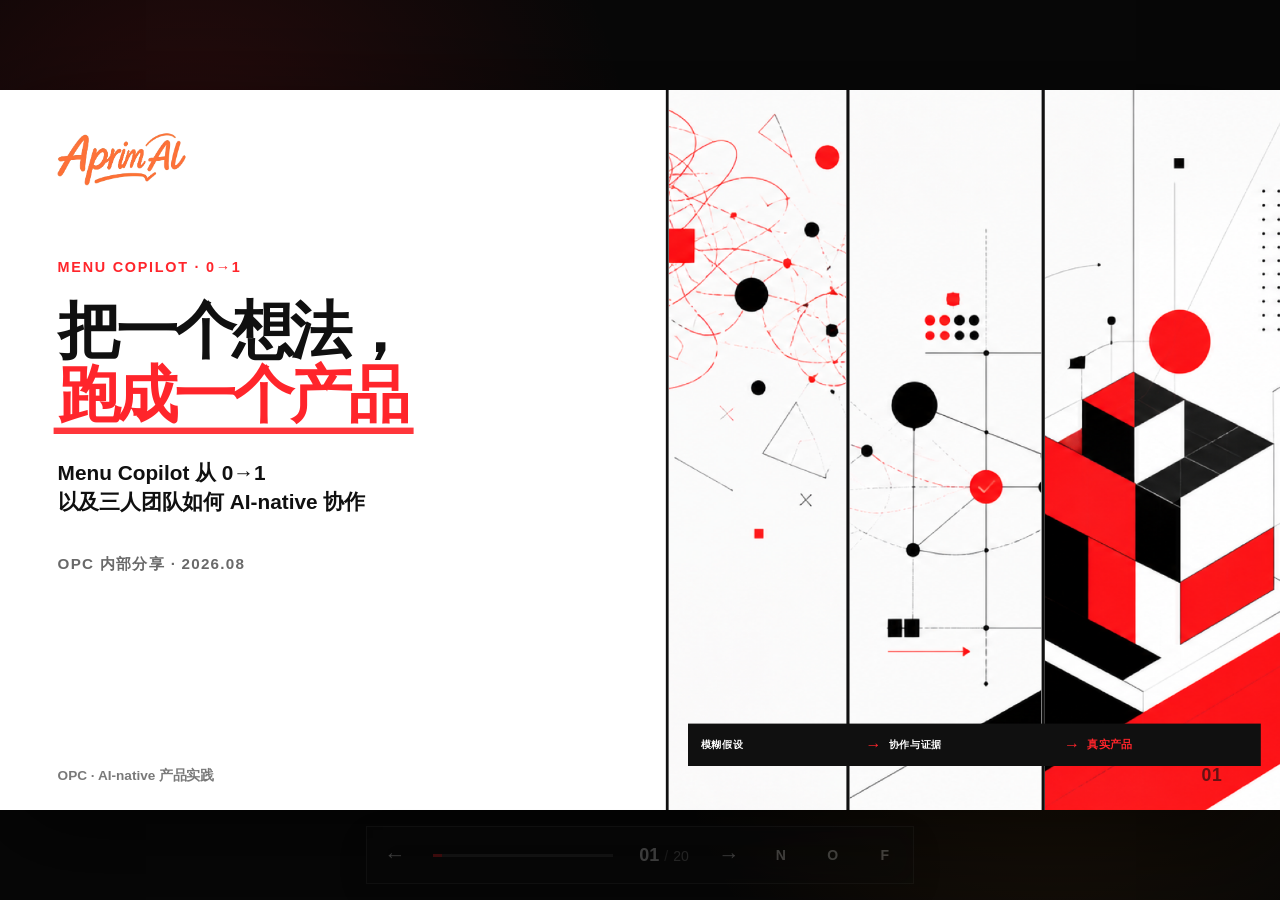
==== index.html @ 314009ff "Publish Aprim AI-native 0-to-1 deck" ====
<!doctype html>
<html lang="zh-CN">
<head>
  <meta charset="utf-8">
  <meta name="viewport" content="width=device-width, initial-scale=1, viewport-fit=cover">
  <meta name="theme-color" content="#101010">
  <title>把一个想法，跑成一个产品｜Aprim Menu Copilot 0→1</title>
  <meta name="description" content="Aprim Menu Copilot 从 0 到 1，以及三人团队如何 AI-native 协作。">
  <link rel="stylesheet" href="deck.css">
</head>
<body>
  <div class="ambient" aria-hidden="true"></div>

  <main class="stage" aria-label="Aprim Menu Copilot 0 到 1 演示文稿">
    <div class="deck-shell" id="deckShell">
      <article class="deck" id="deck">

        <section class="slide slide-cover is-active" id="slide-1" data-title="把一个想法，跑成一个产品" aria-hidden="false">
          <div class="cover-copy">
            <img class="brand-logo" src="assets/logo.png" alt="Aprim AI">
            <p class="cover-eyebrow">MENU COPILOT · 0→1</p>
            <h1>把一个想法，<br><em>跑成一个产品</em></h1>
            <p class="cover-sub">Menu Copilot 从 0→1<br>以及三人团队如何 AI-native 协作</p>
            <p class="cover-meta">OPC 内部分享 · 2026.08</p>
          </div>
          <figure class="cover-visual cover-concept" aria-label="一个模糊想法经过人与 AI 的协作、验证和取舍，逐渐收束成真实产品">
            <div class="concept-slice concept-chaos"><img src="assets/cover-concept-v2.png" alt="未经整理的想法线索"></div>
            <div class="concept-slice concept-process"><img src="assets/cover-concept-v2.png" alt="协作、验证和取舍的过程节点"></div>
            <div class="concept-slice concept-product"><img src="assets/cover-concept-v2.png" alt="最终收束成清晰产品实体"></div>
            <figcaption><span>模糊假设</span><i>→</i><span>协作与证据</span><i>→</i><strong>真实产品</strong></figcaption>
          </figure>
          <div class="cover-foot">OPC · AI-native 产品实践</div>
          <div class="folio">01</div>
          <aside class="speaker-note">
            开场先给结论：这不是一个“AI 帮我们写代码”的故事，而是一个小团队如何借助 AI，把模糊机会压成可验证产品的故事。
            <strong>[Sources]</strong> 产品文档/01-产品概览/OPC-产品组合与验证.md；产品文档/01-产品概览/Menu-Copilot-产品总览.md；封面理念视觉由 OpenAI 图像生成。
          </aside>
        </section>

        <section class="slide slide-statement ink" id="slide-2" data-title="0→1 真正难的，不是把页面做出来" aria-hidden="true">
          <div class="kicker light">先讲一个反直觉的结论</div>
          <div class="statement-wrap">
            <p class="statement-index">01 / REALITY</p>
            <h2>0→1 真正难的，<br><span class="strike-word">不是</span>把页面做出来</h2>
            <p class="statement-answer">而是把方向、数据、体验、工程和商业边界，<br>持续压到同一个<span>可验证闭环</span>里。</p>
          </div>
          <div class="chapter-mark" aria-hidden="true">验证</div>
          <div class="footer light">OPC · AI-native 产品实践</div><div class="folio light">02</div>
          <aside class="speaker-note">页面、原型甚至代码都可以很快生成，但“谁愿意用、为什么用、如何安全生效、如何证明价值”仍然要一层层回答。<strong>[Sources]</strong> 产品文档/01-产品概览/OPC-产品组合与验证.md；文档维护/团队协作与运营规范.md。</aside>
        </section>

        <section class="slide slide-constraints coral" id="slide-3" data-title="约束比资源更清楚" aria-hidden="true">
          <div class="kicker light">起点 · 约束比资源更清楚</div>
          <div class="constraint-hero">
            <div class="giant-three">3<span>人左右</span></div>
            <p>不是卖惨。<br>它决定了我们必须选小场景、复用基础设施、尽快验证。</p>
          </div>
          <ol class="constraint-list">
            <li><b>01</b><strong>巴西餐饮 SMB</strong><span>价值必须快速、直观</span></li>
            <li><b>02</b><strong>平台能力受限</strong><span>读写权限与实时性都要验证</span></li>
            <li><b>03</b><strong>经营数据不完整</strong><span>不能拿模型分冒充增长</span></li>
            <li><b>04</b><strong>必须跑到真实结果</strong><span>采纳、发布、复用才算价值</span></li>
          </ol>
          <div class="footer light">OPC · AI-native 产品实践</div><div class="folio light">03</div>
          <aside class="speaker-note">“三人”决定了我们必须选小场景、复用基础设施、尽快验证。平台数据不是天然可得，经营增量也不能凭空承诺。<strong>[Sources]</strong> 产品文档/01-产品概览/OPC-产品组合与验证.md；产品文档/01-产品概览/巴西市场与增长基础.md。</aside>
        </section>

        <section class="slide slide-choice paper" id="slide-4" data-title="为什么先做菜单" aria-hidden="true">
          <div class="kicker">选品 · 小场景、强痛点、可闭环</div>
          <div class="choice-photo"><img src="assets/pain-1.webp" alt="餐厅为菜品拍摄真实素材的场景"></div>
          <div class="choice-copy">
            <p class="cross-question">我们没有先问<br><del>“AI 能做什么？”</del></p>
            <h2>而是先问：商家能否在几分钟内——</h2>
            <ul class="verb-list">
              <li><span>看见</span>问题</li>
              <li><span>理解</span>建议</li>
              <li><span>完成</span>一个安全动作</li>
            </ul>
          </div>
          <div class="choice-reason"><span>所以，第一款产品选择了</span><strong>菜单</strong><i>真实 · 高频 · 可见 · 可行动</i></div>
          <div class="footer">OPC · AI-native 产品实践</div><div class="folio">04</div>
          <aside class="speaker-note">产品组合里同时看过菜单、评论、私域营销等方向。菜单先跑，是因为输入和结果更具体。<strong>[Sources]</strong> 产品文档/01-产品概览/OPC-产品组合与验证.md；wiki/组织与战略/OPC产品选择与验证方法.md。</aside>
        </section>

        <section class="slide slide-evidence soft" id="slide-5" data-title="69 家门店把感觉变成事实" aria-hidden="true">
          <div class="kicker">证据 · 69 家门店 / 2,564 道菜</div>
          <h2>样本把“感觉有问题”，<br>变成了可以讨论的事实。</h2>
          <div class="evidence-rule" aria-hidden="true"></div>
          <div class="metrics">
            <div class="metric"><strong>44.3<sup>%</sup></strong><p>缺图或默认图</p><span>1,135 道菜</span></div>
            <div class="metric"><strong>27.6<sup>%</sup></strong><p>缺少描述</p><span>708 道菜</span></div>
            <div class="metric"><strong>7.4<sup>%</sup></strong><p>同店重复名称</p><span>190 道菜</span></div>
          </div>
          <p class="method-note"><strong>样本口径</strong><span>另有 14.2% 的分类仅含 1 道菜。样本后 50 店按“至少一张真实图片”筛选，不能外推为巴西市场总体比例。</span></p>
          <div class="footer">OPC · AI-native 产品实践</div><div class="folio">05</div>
          <aside class="speaker-note">只讲三个数字：44.3%、27.6%、7.4%。重点不是市场规模，而是问题存在且用户一眼能懂。<strong>[Sources]</strong> 产品文档/01-产品概览/AI菜单诊断-BRD.md；wiki/产品/Anota菜单样本与诊断规则.md。</aside>
        </section>

        <section class="slide slide-timeline ink" id="slide-6" data-title="24 天，不断把证据写进边界" aria-hidden="true">
          <div class="kicker light">时间线 · 2026.07.20—08.12</div>
          <h2>24 天里，我们经历的不是一次开发，<br><em>而是连续收敛。</em></h2>
          <ol class="timeline">
            <li><time>07.20</time><b>选方向</b><span>首个 Demo</span></li>
            <li><time>07.22</time><b>定边界</b><span>规则 + Agent<br>ChangeSet</span></li>
            <li><time>07.27</time><b>工程化</b><span>Next.js<br>Mock / Live</span></li>
            <li><time>07.29</time><b>可传播</b><span>Showcase<br>首次发布</span></li>
            <li><time>07.31</time><b>改交付</b><span>自助 →<br>BD 共创</span></li>
            <li><time>08.05</time><b>找入口</b><span>上传—优化—下载</span></li>
            <li><time>08.12</time><b>跑双轨</b><span>生图 MVP<br>+ 菜单诊断</span></li>
          </ol>
          <p class="timeline-takeaway">每次变化，都把一个新证据写进了产品边界。</p>
          <div class="footer light">OPC · AI-native 产品实践</div><div class="folio light">06</div>
          <aside class="speaker-note">按七个节点快速讲。重点是节奏：方向—架构—工程—获客—交付模式—图片能力—双轨。<strong>[Sources]</strong> 产品文档/05-发布记录/Menu-Copilot-发布记录.md；产品文档/05-发布记录/产品决策日志.md。</aside>
        </section>

        <section class="slide slide-narrow paper" id="slide-7" data-title="产品被一次次收敛出来" aria-hidden="true">
          <div class="kicker">收敛 · 范围更清楚，承诺更谨慎</div>
          <h2>产品不是被规划出来的，<br>而是被一次次<em>收敛</em>出来的。</h2>
          <div class="narrow-track">
            <div><b>01</b><strong>一张图</strong><span>AI 菜品图片优化</span></div>
            <div><b>02</b><strong>一份菜单</strong><span>图片 + 菜名 + 描述</span></div>
            <div><b>03</b><strong>一个闭环</strong><span>诊断 → 采用 → 发布</span></div>
            <div><b>04</b><strong>一次共创</strong><span>BD 与商家共同选择</span></div>
            <div><b>05</b><strong>两条轨道</strong><span>生图 MVP + 菜单诊断</span></div>
          </div>
          <div class="invariant"><small>始终没变的四件事</small><p>真实菜单输入 <i>·</i> 可解释诊断 <i>·</i> 商家明确确认 <i>·</i> 可审计和可回滚</p></div>
          <div class="footer">OPC · AI-native 产品实践</div><div class="folio">07</div>
          <aside class="speaker-note">多次页面口径变化不是摇摆，而是逐层收敛。强调不变项：真实输入、解释、确认、可回滚。<strong>[Sources]</strong> 产品文档/01-产品概览/Menu-Copilot-产品总览.md；产品文档/05-发布记录/产品决策日志.md。</aside>
        </section>

        <section class="slide slide-user ink" id="slide-8" data-title="商家不是来使用 AI 的" aria-hidden="true">
          <div class="kicker light">产品定义</div>
          <p class="user-lead">商家真正要做的，<br><span>不是“使用 AI”</span></p>
          <ol class="user-questions">
            <li><b>01</b>我的菜单，<em>最值得先改什么？</em></li>
            <li><b>02</b>这个建议，<em>符合真实菜品吗？</em></li>
            <li><b>03</b>改错了，<em>能不能撤回？</em></li>
          </ol>
          <img class="food-cutout" src="assets/sign-stick.webp" alt="餐盘里的巴西餐食">
          <div class="footer light">OPC · AI-native 产品实践</div><div class="folio light">08</div>
          <aside class="speaker-note">商家不是来调 Prompt，也不是来研究模型。他只需要回答三个判断。后面的产品闭环、架构和 AI 协作都围绕这三个问题服务。<strong>[Sources]</strong> 产品文档/01-产品概览/AI菜单诊断-BRD.md；产品文档/01-产品概览/Menu-Copilot-产品总览.md。</aside>
        </section>

        <section class="slide slide-loop counter" id="slide-9" data-title="把体验压成一条产品闭环" aria-hidden="true">
          <div class="kicker">产品闭环 · 从输入到结果</div>
          <h2>把复杂体验，压成一条用户能复述的路。</h2>
          <div class="loop-rail loop-top">
            <div><b>1</b><strong>接入</strong><span>真实菜单 / 素材</span></div>
            <i>→</i><div><b>2</b><strong>诊断</strong><span>规则先返，AI 补充</span></div>
            <i>→</i><div><b>3</b><strong>排序</strong><span>只讲最值得做的事</span></div>
            <i>→</i><div><b>4</b><strong>生成</strong><span>名称 / 描述 / 图片</span></div>
          </div>
          <div class="loop-turn" aria-hidden="true">↓</div>
          <div class="loop-rail loop-bottom">
            <div><b>5</b><strong>确认</strong><span>原值 / 建议 / 证据</span></div>
            <i>→</i><div><b>6</b><strong>生效</strong><span>发布 / 核对 / 重试</span></div>
            <i>→</i><div><b>7</b><strong>观察</strong><span>保留 / 复用 / 回滚</span></div>
          </div>
          <p class="loop-thesis">“生成完成” <strong>永远不等于</strong> “商家已采纳”</p>
          <div class="phone-stack" aria-label="Aprim 产品页面示意"><img src="assets/feature-diagnosis.webp" alt="菜单诊断结果页面"><img src="assets/feature-opportunities.webp" alt="菜单优化机会页面"></div>
          <div class="footer">OPC · AI-native 产品实践</div><div class="folio">09</div>
          <aside class="speaker-note">最重要的分界是第 5 步：商家确认。AI 可以生成候选，但不能替经营者作事实和风险判断。<strong>[Sources]</strong> 产品文档/01-产品概览/Menu-Copilot-产品总览.md；产品文档/02-功能规范/Menu-Copilot-诊断与建议采用.md。</aside>
        </section>

        <section class="slide slide-guard paper" id="slide-10" data-title="AI 可以做能力，不能替人承担责任" aria-hidden="true">
          <div class="kicker">架构 · 把能力和责任分开</div>
          <h2>AI 可以判断和生成，<br><em>但不能自由修改线上菜单。</em></h2>
          <div class="guard-pipeline">
            <div><b>01</b><strong>规则引擎</strong><span>确定性问题<br>快、可解释</span></div>
            <i>→</i>
            <div><b>02</b><strong>AI Agent</strong><span>语义诊断<br>候选 + 置信度</span></div>
            <i>→</i>
            <div class="human-gate"><b>03</b><strong>商家确认</strong><span>逐字段选择<br>事实不足必须确认</span><small>责任闸门</small></div>
            <i>→</i>
            <div><b>04</b><strong>发布服务</strong><span>校验 / 幂等<br>核对 / 回滚</span></div>
          </div>
          <div class="safety-line"><strong>安全底线</strong><span>Agent 不持有写凭证</span><span>before / after 可追溯</span><span>失败不拖垮整批</span><span>发布后重新读取核对</span></div>
          <div class="footer">OPC · AI-native 产品实践</div><div class="folio">10</div>
          <aside class="speaker-note">规则负责快和确定，AI 负责理解和候选，人负责选择，发布服务负责把高风险动作做成可审计事务。<strong>[Sources]</strong> 产品文档/03-架构设计/Menu-Copilot-系统架构.md；wiki/产品/AI菜单优化Agent与ChangeSet架构.md。</aside>
        </section>

        <section class="slide slide-flywheel soft" id="slide-11" data-title="每轮都留下可复用证据" aria-hidden="true">
          <div class="kicker">工作方式 · 每轮都留下可复用证据</div>
          <h2>AI-native 协作不是一次交付，<br>而是一条<em>连续学习飞轮</em>。</h2>
          <div class="flywheel" aria-label="调研、定义、原型、实现、验证、沉淀的循环">
            <div class="orbit" aria-hidden="true"></div>
            <div class="fly-center"><strong>AI × 人</strong><span>更快一轮<br>更真一层</span></div>
            <div class="fly-node n1"><b>01</b><strong>调研</strong><span>材料 · 竞品 · 平台</span></div>
            <div class="fly-node n2"><b>02</b><strong>定义</strong><span>假设 · 范围 · 标准</span></div>
            <div class="fly-node n3"><b>03</b><strong>原型</strong><span>体验 · 文案 · 流程</span></div>
            <div class="fly-node n4"><b>04</b><strong>实现</strong><span>代码 · 接口 · 部署</span></div>
            <div class="fly-node n5"><b>05</b><strong>验证</strong><span>样本 · 数据 · 风险</span></div>
            <div class="fly-node n6"><b>06</b><strong>沉淀</strong><span>决策 · 发布 · 输入</span></div>
          </div>
          <p class="fly-thesis">AI 提高每一轮的速度，<strong>人决定是否进入下一轮。</strong></p>
          <div class="footer">OPC · AI-native 产品实践</div><div class="folio">11</div>
          <aside class="speaker-note">这一页讲循环，不讲工具清单。每轮都应产出下一轮可以复用的证据。<strong>[Sources]</strong> 文档维护/团队协作与运营规范.md；产品文档/05-发布记录/产品决策日志.md。</aside>
        </section>

        <section class="slide slide-ui-collab paper" id="slide-12" data-title="让 AI 发散，让人守住 UI 质量" aria-hidden="true">
          <div class="kicker">有的放矢 · 能力边界决定分工</div>
          <h2>AI 很会把第一版做快，<br>但还不太会把 UI <em>做好。</em></h2>
          <div class="ui-story" aria-label="从描述需求、AI 批量生成，到人工比较调整和真实页面的 UI 协作过程">
            <figure class="ui-step ui-step-one">
              <div class="ui-prompt"><b>01</b><strong>我先描述方向</strong><p>“目标用户是谁、这一屏要解决什么、信息层级和气质应该怎样。”</p></div>
              <div class="ui-shot"><img src="assets/ui-iteration-canvas.png" alt="Figma 画布中由 AI 快速生成的大量菜单产品界面方案"></div>
              <figcaption><strong>让 AI 做它擅长的发散</strong><span>把描述转成界面骨架，快速铺开多个可比较方向</span></figcaption>
            </figure>
            <i class="ui-arrow" aria-hidden="true">→</i>
            <figure class="ui-step ui-step-two">
              <div class="ui-shot"><img src="assets/ui-landing-iterations.png" alt="Figma 画布中对落地页结构、内容和视觉进行多轮比较调整"></div>
              <figcaption><b>02</b><strong>人来修它做不好的细节</strong><span>比例、层级、留白和交互，需要逐项比较、删改、重组</span></figcaption>
            </figure>
            <i class="ui-arrow" aria-hidden="true">→</i>
            <figure class="ui-step ui-step-three">
              <div class="ui-shot"><img src="assets/aprim-homepage.png" alt="经过多轮人机协作收敛后的 Aprim 产品首页"></div>
              <figcaption><b>03</b><strong>守门后才进入真实产品</strong><span>品牌一致、信息清楚、真正可用，才允许成为最终方案</span></figcaption>
            </figure>
          </div>
          <div class="ui-thesis" aria-label="AI 与人在 UI 设计中的能力分工">
            <span><b>AI 做得好的</b><strong>发散 · 骨架 · 第一版</strong></span>
            <span><b>人来守门的</b><strong>比例 · 层级 · 交互 · 品牌</strong></span>
          </div>
          <div class="footer">OPC · AI-native 产品实践</div><div class="folio">12</div>
          <aside class="speaker-note">这页先承认当前能力边界：AI 能很快把描述变成界面骨架并生成很多第一版，但 UI 的比例、层级、留白、交互细节和品牌一致性还不够稳定。因此我们有的放矢：AI 负责发散和提速，我在 Figma 画布里比较、删改、重组，作为最终质量守门员；只有真正清楚、可用、统一的方案才进入产品。<strong>[Sources]</strong> 用户提供的两张 Figma 过程截图与 Aprim 产品首页截图。</aside>
        </section>

        <section class="slide slide-insight paper" id="slide-13" data-title="让埋点数据长出下一轮需求" aria-hidden="true">
          <div class="kicker">数据闭环 · 埋点与 AI 分析已经打通</div>
          <h2>让 AI 直接读真实行为，<br>把数据变成<em>下一轮需求候选</em>。</h2>
          <figure class="posthog-proof">
            <img src="assets/posthog-acquisition-content.png" alt="Aprim Landing 在 PostHog 中的 Acquisition & Content 看板">
            <figcaption><b>真实看板</b><span>CTA 点击 · 内容区块到达 · 时间趋势</span></figcaption>
          </figure>
          <div class="insight-loop compact" aria-label="从埋点到新需求再到实验的数据闭环">
            <div><b>01</b><strong>埋点回流</strong><span>访问、区块、CTA<br>以及应用内关键动作</span></div>
            <i>↓</i><div><b>02</b><strong>AI 分析</strong><span>漏斗、流失、分群<br>异常与内容偏好</span></div>
            <i>↓</i><div><b>03</b><strong>需求候选</strong><span>问题、证据、方案<br>成功标准与优先级</span></div>
            <i>↓</i><div class="human-check"><b>04</b><strong>人审后实验</strong><span>确认价值与风险<br>实现、发布、再观察</span></div>
          </div>
          <p class="insight-thesis">AI 可以主动发现问题并提出需求；是否立项，仍由人结合样本质量、业务价值和风险判断。</p>
          <div class="footer">OPC · AI-native 产品实践</div><div class="folio">13</div>
          <aside class="speaker-note">现在埋点与 AI 分析链路已经打通。看板能够呈现 CTA 点击、内容区块到达和时间趋势；AI 进一步读取漏斗、流失、分群和内容偏好，形成带证据的需求候选。AI 不自动替团队立项，人仍要判断样本是否可信、需求是否值得做。<strong>[Sources]</strong> 用户提供的 Aprim Landing PostHog Acquisition & Content 看板截图；产品文档/02-功能规范/Menu-Copilot-数据指标与实验.md；raw/codex/2026-08-06/AI菜单/Aprim-PostHog埋点与隐私策略.md。</aside>
        </section>

        <section class="slide slide-growth ink" id="slide-14" data-title="让产品素材进入 AI 增长闭环" aria-hidden="true">
          <div class="kicker light">增长闭环 · 产品自己生产内容</div>
          <h2>产品素材，也可以被 AI 变成<br><em>持续获客的内容。</em></h2>
          <div class="reel-strip" aria-label="由真实菜品素材生成的短视频内容示意">
            <figure><img src="assets/pizza-after.webp" alt="披萨短视频画面示意"><span>案例前后</span><b>01</b></figure>
            <figure class="video-card"><video src="assets/aprim-br-20s-promo.mp4" poster="assets/aprim-br-20s-poster.jpg" aria-label="Aprim 巴西市场 20 秒 AI 宣传视频" controls muted loop playsinline preload="metadata" data-slide-autoplay></video><span>AI 内容工厂</span><b>02</b></figure>
            <figure><img src="assets/fried-chicken-after.webp" alt="炸鸡短视频画面示意"><span>经营知识</span><b>03</b></figure>
          </div>
          <div class="growth-flow">
            <div><b>真实素材</b><span>菜品、案例、产品事实</span></div><i>↓</i>
            <div><b>AI 内容工厂</b><span>视频 · 旁白 · 字幕 · 封面 · 文案</span></div><i>↓</i>
            <div><b>自媒体账号</b><span>持续发布案例、教程和经营知识</span></div><i>↓</i>
            <div><b>数据回流</b><span>播放 → 访问 → 留资 → 试用 → 反馈</span></div>
          </div>
          <p class="growth-caveat">这是下一阶段的增长实验：渠道是否成立，仍要由真实发布与转化数据证明。</p>
          <div class="footer light">OPC · AI-native 产品实践</div><div class="folio light">14</div>
          <aside class="speaker-note">中间这支 20 秒视频就是 AI 内容工厂的实际产物。真实素材和产品事实进入后，AI 可以协作完成脚本、画面、旁白、字幕、封面与文案，自媒体账号持续分发；播放、访问、留资和试用数据再回到产品与内容迭代。<strong>[Sources]</strong> 用户提供的 aprim-br-20s-promo_2026-08-13_11-22-59.mp4；产品文档/02-功能规范/Menu-Copilot-获客与Showcase.md；产品文档/02-功能规范/Menu-Copilot-数据指标与实验.md。</aside>
        </section>

        <section class="slide slide-split" id="slide-15" data-title="速度交给 AI，方向和责任留在人手里" aria-hidden="true">
          <div class="split-side ai-side">
            <div class="kicker light">AI 加速</div>
            <h2>把循环<br>跑得更快</h2>
            <ul><li>检索、方案、原型与代码实现</li><li>测试策略与测试用例草拟</li><li>浏览器回归与边界检查</li><li>i18n 翻译、缺失键与语言审计</li><li>文档、决策和发布记录整理</li></ul>
            <p class="ai-time-note">大量重复工作由 AI 先跑一遍，<br><strong>显著缩短准备与回归时间。</strong></p>
          </div>
          <div class="split-side human-side">
            <div class="kicker">人来负责</div>
            <h2>决定什么<br>值得进入现实</h2>
            <ul><li>问题值不值得做</li><li>事实和样本能不能信</li><li>范围与承诺到哪里</li><li>高风险动作是否允许</li><li>上线、停止或转向</li></ul>
          </div>
          <div class="responsibility-question"><span>唯一的判断标准</span><strong>如果错了，谁承担后果？</strong></div>
          <div class="folio split-folio">15</div>
          <aside class="speaker-note">实际节省时间的不只是写代码。AI 先草拟测试策略与测试用例、执行浏览器回归与边界检查，还能完成 i18n 翻译、缺失 key 检查和多语言一致性审计；人只需要集中处理失败项、事实判断和最终验收。经营数字能不能写、接口没联调能不能说上线，仍必须由人判断并留痕。<strong>[Sources]</strong> 用户补充；文档维护/团队协作与运营规范.md；产品文档/05-发布记录/产品决策日志.md。</aside>
        </section>

        <section class="slide slide-roles paper" id="slide-16" data-title="三个人覆盖一整条产品链路" aria-hidden="true">
          <div class="kicker">角色覆盖 · AI-native 的真实杠杆</div>
          <h2>三个人，不是只做三种角色。<br>我们覆盖的是<em>一整条产品链路。</em></h2>
          <div class="role-count" aria-label="十九种角色能力"><strong>19</strong><span>顶角色帽子</span></div>
          <div class="role-map" aria-label="从洞察、定义、实现、交付到增长的角色覆盖地图">
            <section class="role-phase">
              <header><b>01</b><strong>看见机会</strong><span>INSIGHT</span></header>
              <ul><li>用户研究</li><li>市场研究</li><li>数据分析</li></ul>
            </section>
            <section class="role-phase">
              <header><b>02</b><strong>定义产品</strong><span>DEFINE</span></header>
              <ul><li>产品经理</li><li>交互设计</li><li>UI 设计</li></ul>
            </section>
            <section class="role-phase">
              <header><b>03</b><strong>把它做出</strong><span>BUILD</span></header>
              <ul><li>前端工程</li><li>后端工程</li><li>AI / 算法</li><li>数据工程 / 埋点</li></ul>
            </section>
            <section class="role-phase">
              <header><b>04</b><strong>安全交付</strong><span>DELIVER</span></header>
              <ul><li>测试 / QA</li><li>i18n / 本地化</li><li>发布运维</li><li>安全 / 隐私</li></ul>
            </section>
            <section class="role-phase role-growth">
              <header><b>05</b><strong>找到用户</strong><span>GROWTH</span></header>
              <ul><li>产品运营</li><li>商家运营</li><li>BD / 客户成功</li><li>内容 / 自媒体运营</li><li>增长投放</li></ul>
            </section>
          </div>
          <p class="role-thesis"><strong>AI 没有替代 19 个人。</strong><span>它让小团队在每个环节先跑出第一版；人负责串联、验收，并承担最终结果。</span></p>
          <div class="footer">OPC · AI-native 产品实践</div><div class="folio">16</div>
          <aside class="speaker-note">这不是说 AI 替代了 19 个全职岗位，而是这次从 0 到 1 的实际工作跨越了 19 类角色能力。自媒体与营销属于增长链路：内容与自媒体运营负责持续生产、分发和账号经营，增长投放负责付费渠道、素材实验与转化。容易漏掉的角色包括用户研究、市场研究、数据工程与埋点、i18n 本地化、发布运维、安全隐私，以及 BD 与客户成功。AI 帮每种角色先完成检索、草案、批量生成或初步检查，人负责跨角色取舍与最终验收。<strong>[Sources]</strong> 用户补充；文档维护/团队协作与运营规范.md；产品文档/02-功能规范/Menu-Copilot-数据指标与实验.md；产品文档/02-功能规范/Menu-Copilot-获客与Showcase.md；产品文档/05-发布记录/Menu-Copilot-发布记录.md。</aside>
        </section>

        <section class="slide slide-memory ink" id="slide-17" data-title="知识库是共享的产品内存" aria-hidden="true">
          <div class="kicker light">知识系统 · 让下一次工作从最新事实开始</div>
          <h2>知识库不是归档柜，<br>而是 AI 与团队共享的<em>产品内存</em>。</h2>
          <div class="memory-flow">
            <div class="paper-sheet"><b>01</b><strong>Raw 来源</strong><span>会议 / 调研 / 对话</span></div><i>→</i>
            <div class="paper-sheet"><b>02</b><strong>正式知识</strong><span>当前结论 / 范围</span></div><i>→</i>
            <div class="paper-sheet"><b>03</b><strong>决策日志</strong><span>为什么改 / 取代什么</span></div><i>→</i>
            <div class="paper-sheet"><b>04</b><strong>发布记录</strong><span>Mock / 推送 / 部署</span></div><i>→</i>
            <div class="paper-sheet current"><b>05</b><strong>下一次 AI</strong><span>先读 truth source</span></div>
          </div>
          <div class="memory-return"><span>新证据写回</span><i aria-hidden="true"></i><span>旧结论保留替代关系</span></div>
          <p class="memory-thesis">AI 不只“记得更多”，还要知道什么是当前事实，什么只是历史方案。</p>
          <div class="footer light">OPC · AI-native 产品实践</div><div class="folio light">17</div>
          <aside class="speaker-note">raw 只保来源，产品文档才是现行口径；旧结论不能静默覆盖；发布事实区分已实现、已推送、已部署。<strong>[Sources]</strong> AGENTS.md.md；产品文档/README.md；文档维护/来源与修订规范.md。</aside>
        </section>

        <section class="slide slide-inequalities paper" id="slide-18" data-title="三个不等号" aria-hidden="true">
          <div class="kicker">复盘 · 三个不等号</div>
          <h2>AI 让左边变快，<br>团队必须把右边定义得更清楚。</h2>
          <div class="ineq-list">
            <div><strong>Demo</strong><b>≠</b><em>产品</em><span>能点，不代表真实数据、授权和交付成立</span></div>
            <div><strong>生成</strong><b>≠</b><em>采纳</em><span>模型跑过，不代表商家相信并长期保留</span></div>
            <div><strong>已推送</strong><b>≠</b><em>已上线</em><span>代码、部署、用户可用状态必须分开</span></div>
          </div>
          <div class="footer">OPC · AI-native 产品实践</div><div class="folio">18</div>
          <aside class="speaker-note">这三个不等号贯穿整个项目。AI 会让左边非常快，因此要更早建立右边的验收标准。<strong>[Sources]</strong> 产品文档/05-发布记录/Menu-Copilot-发布记录.md；产品文档/02-功能规范/Menu-Copilot-数据指标与实验.md。</aside>
        </section>

        <section class="slide slide-gates counter" id="slide-19" data-title="穿过六个真实世界关口" aria-hidden="true">
          <div class="kicker">从原型到闭环 · 生产化清单</div>
          <h2>下一阶段不是继续堆页面，<br>而是穿过六个真实世界关口。</h2>
          <div class="gate-row">
            <div><b>01</b><strong>真实数据</strong><span>Provider<br>数据库 / 快照</span></div>
            <div><b>02</b><strong>真实模型</strong><span>评测 / 成本<br>失败 / 重试</span></div>
            <div><b>03</b><strong>真实授权</strong><span>绑定 / Token<br>撤回 / 审计</span></div>
            <div><b>04</b><strong>真实发布</strong><span>ChangeSet<br>写回 / 回滚</span></div>
            <div><b>05</b><strong>真实用户</strong><span>种子商家<br>BD 现场共创</span></div>
            <div><b>06</b><strong>真实价值</strong><span>采纳 / 保留<br>复用 / 付费</span></div>
          </div>
          <div class="exit-rule"><strong>退出标准</strong><span>看过效果仍不使用</span><i>·</i><span>数据长期不可得</span><i>·</i><span>平台风险不可控</span><i>·</i><span>成本随用户线性增长</span></div>
          <div class="footer">OPC · AI-native 产品实践</div><div class="folio">19</div>
          <aside class="speaker-note">把下一阶段讲成六个“真实”，不是技术 backlog。AI-native 不代表无限迭代，退出标准同样重要。<strong>[Sources]</strong> 产品文档/02-功能规范/Menu-Copilot-路线图与验证计划.md；产品文档/03-架构设计/Menu-Copilot-系统架构.md。</aside>
        </section>

        <section class="slide slide-close paper" id="slide-20" data-title="AI-native 是把假设更快变成事实" aria-hidden="true">
          <div class="close-photo close-concept"><img src="assets/cover-concept-v2.png" alt="从模糊假设经过协作与证据，最终形成清晰产品的抽象视觉"></div>
          <div class="close-copy">
            <img class="brand-logo" src="assets/logo.png" alt="Aprim AI">
            <div class="kicker">最后，带走一句话</div>
            <h2>AI-native 的本质，<br>是让小团队更快地<br><em>把假设变成事实。</em></h2>
            <p>方向由人负责 · 速度交给 AI<br>所有结论回到真实用户与可验证证据</p>
            <small>OPC · 从 0→1，继续验证</small>
          </div>
          <div class="folio">20</div>
          <aside class="speaker-note">用这一句话结束，不加“谢谢”页。可邀请大家讨论：在自己的工作里，哪些环节可以交给 AI 加速，哪些判断必须由人负责？<strong>[Sources]</strong> 文档维护/团队协作与运营规范.md；产品文档/01-产品概览/OPC-产品组合与验证.md。</aside>
        </section>

      </article>
    </div>
  </main>

  <nav class="controls" aria-label="演示控制">
    <button type="button" id="prevBtn" aria-label="上一页" title="上一页（←）">←</button>
    <div class="progress-wrap" aria-hidden="true"><span id="progress"></span></div>
    <span class="page-indicator"><b id="currentPage">01</b><i>/</i><span>20</span></span>
    <button type="button" id="nextBtn" aria-label="下一页" title="下一页（→）">→</button>
    <button type="button" id="notesBtn" class="text-control" aria-label="显示讲者提示" title="讲者提示（N）">N</button>
    <button type="button" id="overviewBtn" class="text-control" aria-label="显示全部页面" title="总览（O）">O</button>
    <button type="button" id="fullscreenBtn" class="text-control" aria-label="进入全屏" title="全屏（F）">F</button>
  </nav>

  <aside class="notes-panel" id="notesPanel" aria-live="polite" aria-hidden="true">
    <div><span>讲者提示</span><button type="button" id="closeNotes" aria-label="关闭讲者提示">×</button></div>
    <p id="notesContent"></p>
  </aside>

  <div class="overview" id="overview" aria-hidden="true">
    <header><strong>演示总览</strong><span>点击任意页面进入 · 按 O 或 Esc 关闭</span></header>
    <div class="overview-grid" id="overviewGrid"></div>
  </div>

  <div class="sr-only" id="announcer" aria-live="polite"></div>
  <script src="deck.js"></script>
</body>
</html>
---- deck.css ----
:root {
  --ink: #101010;
  --muted: #696969;
  --paper: #ffffff;
  --counter: #ffffff;
  --soft: #ffffff;
  --coral: #ff252b;
  --coral-dark: #dc151b;
  --coral-soft: #ffe9ea;
  --green: #101010;
  --green-soft: #f3f3f3;
  --blue: #101010;
  --blue-soft: #f3f3f3;
  --mustard: #ff252b;
  --display: "PingFang SC", "Hiragino Sans GB", "Microsoft YaHei", "Noto Sans CJK SC", Arial, sans-serif;
  --sans: "PingFang SC", "Hiragino Sans GB", "Microsoft YaHei", "Noto Sans CJK SC", Arial, sans-serif;
  --deck-scale: 1;
}

* { box-sizing: border-box; }
html, body { width: 100%; height: 100%; margin: 0; }
body {
  overflow: hidden;
  background: #070707;
  color: var(--ink);
  font-family: var(--sans);
  -webkit-font-smoothing: antialiased;
  text-rendering: optimizeLegibility;
}
button { font: inherit; }
img { display: block; max-width: 100%; }

.ambient {
  position: fixed;
  inset: 0;
  pointer-events: none;
  background:
    radial-gradient(circle at 15% 20%, rgba(255, 37, 43, .14), transparent 34%),
    radial-gradient(circle at 82% 78%, rgba(255, 138, 0, .09), transparent 30%),
    #070707;
}
.stage { position: fixed; inset: 0; overflow: hidden; }
.deck-shell {
  position: absolute;
  left: 50%;
  top: 50%;
  width: 1600px;
  height: 900px;
  transform: translate(-50%, -50%) scale(var(--deck-scale));
  transform-origin: center;
  background: var(--paper);
  box-shadow: 0 36px 120px rgba(0,0,0,.58);
  overflow: hidden;
}
.deck, .slide { width: 1600px; height: 900px; }
.slide {
  position: absolute;
  inset: 0;
  padding: 48px 64px 42px;
  overflow: hidden;
  opacity: 0;
  visibility: hidden;
  transform: scale(1.012);
  transition: opacity 300ms ease, transform 420ms cubic-bezier(.22,.75,.25,1), visibility 0s linear 420ms;
  pointer-events: none;
  isolation: isolate;
}
.slide::after { content: ""; position: absolute; inset: 0; z-index: -1; pointer-events: none; background: none; opacity: 0; }
.slide.is-active {
  opacity: 1;
  visibility: visible;
  transform: scale(1);
  transition-delay: 0s;
  pointer-events: auto;
}
.paper { background: var(--paper); }
.soft { background: var(--soft); }
.counter { background: var(--counter); }
.coral { background: var(--coral); color: var(--paper); }
.ink { background: var(--ink); color: var(--paper); }
.ink::after, .coral::after { background: none; opacity: 0; }

.kicker {
  position: relative;
  z-index: 5;
  display: inline-flex;
  align-items: center;
  gap: 14px;
  color: var(--coral);
  font-size: 22px;
  font-weight: 760;
  letter-spacing: .04em;
}
.kicker::before { content: ""; width: 34px; height: 4px; background: currentColor; }
.kicker.light { color: #fff; }
.footer, .folio {
  position: absolute;
  bottom: 30px;
  z-index: 20;
  color: rgba(16,16,16,.55);
  font-size: 17px;
  font-weight: 650;
  letter-spacing: .04em;
}
.footer { left: 64px; }
.folio { right: 64px; font-size: 22px; font-variant-numeric: tabular-nums; }
.footer.light, .folio.light { color: rgba(255,255,255,.66); }
.speaker-note { display: none; }
.slide h2 { margin: 0; font-family: var(--display); font-weight: 850; letter-spacing: -.055em; line-height: 1.08; }
.slide h2 em { color: var(--coral); font-style: normal; }

/* 01 — cover */
.slide-cover { padding: 0; background: var(--counter); }
.slide-cover::after { z-index: 5; opacity: .08; }
.cover-copy {
  position: absolute;
  inset: 0 auto 0 0;
  z-index: 4;
  width: 58%;
  padding: 64px 74px 60px;
  background: var(--counter);
  clip-path: polygon(0 0, 100% 0, 86% 100%, 0 100%);
}
.brand-logo { width: 172px; height: auto; object-fit: contain; }
.cover-eyebrow { margin: 76px 0 28px; color: var(--coral); font-size: 20px; font-weight: 800; letter-spacing: .12em; }
.cover-copy h1 { margin: 0; font-family: var(--display); font-size: 96px; font-weight: 650; letter-spacing: -.065em; line-height: 1.03; }
.cover-copy h1 em { position: relative; color: var(--coral); font-style: normal; }
.cover-copy h1 em::after {
  content: "";
  position: absolute;
  left: -5px; right: -10px; bottom: -10px;
  height: 13px;
  background: var(--coral);
  transform: rotate(-1.2deg) skewX(-10deg);
  opacity: .92;
  z-index: -1;
}
.cover-sub { margin: 42px 0 0; font-size: 30px; line-height: 1.45; font-weight: 620; }
.cover-meta { margin: 58px 0 0; color: var(--muted); font-size: 19px; font-weight: 650; letter-spacing: .08em; }
.cover-visual { position: absolute; inset: 0 0 0 48%; margin: 0; background: #ece5d7; }
.cover-photo { position: absolute; inset: 0; overflow: hidden; }
.cover-photo img { width: 100%; height: 100%; object-fit: cover; }
.cover-photo-before { clip-path: polygon(0 0, 36% 0, 22% 100%, 0 100%); filter: saturate(.7) contrast(.9); }
.cover-photo-after { clip-path: polygon(36% 0, 100% 0, 100% 100%, 22% 100%); }
.cover-photo-after img { object-position: 58% 50%; }
.compare-seam { position: absolute; left: 29%; top: -4%; width: 10px; height: 110%; background: var(--coral); transform: rotate(5deg); box-shadow: 0 0 0 3px rgba(255,255,255,.65); }
.compare-seam span { position: absolute; left: -12px; top: 48%; width: 34px; height: 34px; border-radius: 50%; background: white; border: 8px solid var(--coral); }
.photo-label { position: absolute; z-index: 2; top: 68px; padding: 11px 16px; background: rgba(16,16,16,.88); color: #fff; font-weight: 780; font-size: 17px; letter-spacing: .08em; }
.label-before { left: 7%; }
.label-after { right: 5%; background: var(--coral); }
.cover-foot { position: absolute; z-index: 8; left: 74px; bottom: 32px; color: rgba(16,16,16,.56); font-size: 17px; font-weight: 650; }
.slide-cover .folio { z-index: 9; color: rgba(255,255,255,.8); text-shadow: 0 1px 12px rgba(0,0,0,.3); }

/* 02 — statement */
.slide-statement { padding: 56px 76px; }
.statement-wrap { position: absolute; left: 106px; top: 184px; width: 1190px; }
.statement-index { margin: 0 0 24px; color: var(--coral); font-size: 18px; font-weight: 800; letter-spacing: .18em; }
.statement-wrap h2 { font-size: 86px; line-height: 1.12; color: #fff; }
.strike-word { position: relative; display: inline-block; color: rgba(255,255,255,.35); text-decoration: none; margin-right: .08em; }
.strike-word::after { content: ""; position: absolute; left: -8px; right: -8px; top: 53%; height: 9px; background: var(--coral); transform: rotate(-3deg); }
.statement-answer { margin: 72px 0 0 360px; padding-left: 26px; border-left: 6px solid var(--coral); color: rgba(255,255,255,.78); font-size: 31px; line-height: 1.55; font-weight: 600; }
.statement-answer span { color: #fff; font-weight: 820; border-bottom: 4px solid var(--coral); }
.chapter-mark { position: absolute; right: -48px; bottom: 42px; color: rgba(255,255,255,.035); font-family: var(--display); font-size: 270px; font-weight: 800; transform: rotate(-7deg); }

/* 03 — constraints */
.slide-constraints { padding: 54px 74px; }
.constraint-hero { position: absolute; left: 90px; top: 170px; width: 610px; }
.giant-three { font-family: var(--display); font-size: 300px; line-height: .72; font-weight: 700; letter-spacing: -.08em; }
.giant-three span { display: inline-block; margin-left: 24px; font-family: var(--sans); font-size: 38px; letter-spacing: -.03em; }
.constraint-hero p { margin: 74px 0 0 20px; width: 510px; font-family: var(--display); font-size: 31px; font-weight: 650; line-height: 1.5; }
.constraint-list { position: absolute; top: 156px; right: 80px; width: 720px; margin: 0; padding: 0; list-style: none; border-top: 2px solid rgba(255,255,255,.58); }
.constraint-list li { display: grid; grid-template-columns: 70px 280px 1fr; align-items: center; min-height: 125px; border-bottom: 2px solid rgba(255,255,255,.58); }
.constraint-list b { font-family: var(--display); font-size: 36px; }
.constraint-list strong { font-size: 30px; letter-spacing: -.03em; }
.constraint-list span { color: rgba(255,255,255,.78); font-size: 20px; line-height: 1.45; }

/* 04 — choice */
.slide-choice { padding: 54px 74px; }
.choice-photo { position: absolute; left: 0; bottom: 0; width: 620px; height: 680px; overflow: hidden; background: #e7ded2; clip-path: polygon(0 7%, 89% 0, 100% 100%, 0 100%); }
.choice-photo::after { content: ""; position: absolute; inset: 0; box-shadow: inset -40px 0 80px rgba(16,16,16,.18); }
.choice-photo img { width: 100%; height: 100%; object-fit: cover; object-position: 52% 50%; filter: contrast(1.03) saturate(.9); }
.choice-copy { position: absolute; left: 684px; top: 142px; width: 810px; }
.cross-question { margin: 0; color: var(--muted); font-family: var(--display); font-size: 30px; line-height: 1.35; }
.cross-question del { color: var(--ink); font-size: 52px; text-decoration-color: var(--coral); text-decoration-thickness: 7px; }
.choice-copy h2 { margin-top: 56px; max-width: 760px; font-size: 49px; line-height: 1.18; }
.verb-list { margin: 42px 0 0; padding: 0; list-style: none; }
.verb-list li { display: flex; align-items: baseline; gap: 20px; margin: 16px 0; font-family: var(--display); font-size: 39px; font-weight: 650; }
.verb-list li span { display: inline-block; min-width: 112px; color: var(--coral); font-family: var(--sans); font-size: 22px; font-weight: 820; letter-spacing: .12em; }
.choice-reason { position: absolute; right: 70px; bottom: 78px; display: flex; align-items: baseline; gap: 18px; }
.choice-reason span { color: var(--muted); font-size: 18px; }
.choice-reason strong { color: var(--coral); font-family: var(--display); font-size: 74px; line-height: 1; }
.choice-reason i { color: var(--muted); font-style: normal; font-size: 17px; font-weight: 720; letter-spacing: .06em; }

/* 05 — evidence */
.slide-evidence { padding: 54px 74px; }
.slide-evidence h2 { position: absolute; left: 78px; top: 126px; font-size: 61px; }
.evidence-rule { position: absolute; left: 76px; right: 76px; top: 305px; height: 2px; background: var(--ink); }
.evidence-rule::before { content: "样本读数"; position: absolute; left: 0; top: -37px; color: var(--muted); font-size: 16px; font-weight: 800; letter-spacing: .12em; }
.metrics { position: absolute; left: 76px; right: 76px; top: 350px; display: grid; grid-template-columns: repeat(3,1fr); }
.metric { min-height: 340px; padding: 32px 40px 0 0; border-right: 2px solid rgba(16,16,16,.15); }
.metric + .metric { padding-left: 46px; }
.metric:last-child { border-right: 0; }
.metric strong { font-family: var(--display); font-size: 126px; line-height: .9; letter-spacing: -.075em; }
.metric:nth-child(1) strong { color: var(--coral); }
.metric sup { font-family: var(--sans); font-size: 36px; vertical-align: top; margin-left: 5px; }
.metric p { margin: 34px 0 6px; font-size: 29px; font-weight: 820; }
.metric span { color: var(--muted); font-size: 20px; }
.method-note { position: absolute; left: 77px; right: 77px; bottom: 72px; display: flex; align-items: center; gap: 24px; margin: 0; padding: 18px 22px; color: #fff; background: #101010; font-size: 16px; line-height: 1.45; }
.method-note strong { flex: 0 0 auto; color: var(--coral); font-size: 18px; letter-spacing: .06em; }
.method-note span { color: rgba(255,255,255,.72); }

/* 06 — timeline */
.slide-timeline { padding: 54px 74px; }
.slide-timeline h2 { position: absolute; left: 78px; top: 118px; font-size: 63px; }
.timeline { position: absolute; left: 82px; right: 82px; top: 350px; height: 274px; display: grid; grid-template-columns: repeat(7,1fr); margin: 0; padding: 0; list-style: none; }
.timeline::before { content: ""; position: absolute; left: 0; right: 0; top: 70px; height: 5px; background: rgba(255,255,255,.23); }
.timeline::after { content: ""; position: absolute; left: 0; right: 3%; top: 70px; height: 5px; background: var(--coral); transform-origin: left; }
.timeline li { position: relative; padding-top: 100px; text-align: center; }
.timeline li::before { content: ""; position: absolute; left: calc(50% - 14px); top: 57px; z-index: 2; width: 28px; height: 28px; border: 6px solid var(--coral); border-radius: 50%; background: var(--ink); box-shadow: 0 0 0 5px var(--ink); }
.timeline li:last-child::before { background: var(--coral); box-shadow: 0 0 0 5px var(--ink), 0 0 0 8px rgba(255,37,43,.28); }
.timeline time { position: absolute; top: 3px; left: 0; right: 0; color: var(--coral); font-size: 19px; font-weight: 820; }
.timeline b { display: block; color: #fff; font-size: 23px; }
.timeline span { display: block; margin-top: 13px; color: rgba(255,255,255,.6); font-size: 16px; line-height: 1.45; }
.timeline-takeaway { position: absolute; left: 390px; right: 390px; bottom: 106px; margin: 0; padding: 19px 28px; border: 2px solid rgba(255,255,255,.33); color: #fff; text-align: center; font-family: var(--display); font-size: 25px; font-weight: 650; }

/* 07 — narrowing */
.slide-narrow { padding: 54px 74px; }
.slide-narrow h2 { position: absolute; left: 78px; top: 120px; font-size: 60px; }
.narrow-track { position: absolute; left: 78px; right: 78px; top: 330px; display: grid; grid-template-columns: repeat(5,1fr); border-top: 3px solid var(--ink); border-bottom: 3px solid var(--ink); }
.narrow-track > div { position: relative; min-height: 240px; padding: 30px 28px 26px; border-right: 2px solid rgba(16,16,16,.17); }
.narrow-track > div:last-child { color: #fff; background: var(--coral); border-right: 0; transform: translateY(-18px); min-height: 276px; padding-top: 48px; }
.narrow-track > div::after { content: "→"; position: absolute; right: -19px; top: 98px; z-index: 2; width: 36px; height: 36px; border-radius: 50%; background: var(--paper); color: var(--coral); text-align: center; line-height: 34px; font-size: 24px; font-weight: 900; border: 2px solid var(--coral); }
.narrow-track > div:last-child::after { display: none; }
.narrow-track b { display: block; color: var(--coral); font-family: var(--display); font-size: 28px; }
.narrow-track > div:last-child b { color: #fff; }
.narrow-track strong { display: block; margin-top: 36px; font-family: var(--display); font-size: 34px; }
.narrow-track span { display: block; margin-top: 15px; color: var(--muted); font-size: 17px; line-height: 1.45; }
.narrow-track > div:last-child span { color: rgba(255,255,255,.8); }
.invariant { position: absolute; left: 78px; bottom: 92px; }
.invariant small { color: var(--muted); font-size: 16px; font-weight: 800; letter-spacing: .12em; }
.invariant p { margin: 10px 0 0; font-family: var(--display); font-size: 27px; font-weight: 650; }
.invariant i { color: var(--coral); font-style: normal; padding: 0 9px; }

/* 08 — user questions */
.slide-user { padding: 54px 74px; }
.user-lead { position: absolute; left: 84px; top: 142px; margin: 0; font-family: var(--display); font-size: 67px; font-weight: 650; line-height: 1.12; }
.user-lead span { position: relative; color: rgba(255,255,255,.38); }
.user-lead span::after { content: ""; position: absolute; left: -5px; right: -10px; top: 52%; height: 8px; background: var(--coral); transform: rotate(-2deg); }
.user-questions { position: absolute; left: 730px; top: 165px; right: 90px; margin: 0; padding: 0; list-style: none; }
.user-questions li { position: relative; padding: 34px 0 30px 83px; border-bottom: 1px solid rgba(255,255,255,.25); color: rgba(255,255,255,.72); font-size: 26px; }
.user-questions b { position: absolute; left: 0; top: 28px; color: var(--coral); font-family: var(--display); font-size: 32px; }
.user-questions em { display: block; margin-top: 7px; color: #fff; font-family: var(--display); font-size: 43px; font-style: normal; font-weight: 650; }
.food-cutout { position: absolute; left: 44px; bottom: -238px; width: 630px; height: 630px; object-fit: contain; filter: drop-shadow(0 32px 46px rgba(0,0,0,.4)); transform: rotate(-5deg); }
.slide-user .footer { left: 730px; }

/* 09 — loop */
.slide-loop { padding: 54px 74px; }
.slide-loop h2 { position: absolute; left: 78px; top: 117px; font-size: 54px; }
.loop-rail { position: absolute; left: 76px; display: flex; align-items: center; gap: 16px; }
.loop-top { top: 298px; }
.loop-bottom { top: 520px; left: 300px; }
.loop-rail > div { width: 240px; height: 144px; padding: 24px 20px 16px 66px; position: relative; border-top: 3px solid var(--ink); }
.loop-rail b { position: absolute; left: 0; top: 18px; width: 46px; height: 46px; border: 3px solid var(--coral); border-radius: 50%; color: var(--coral); text-align: center; line-height: 39px; font-size: 20px; }
.loop-rail strong { display: block; font-family: var(--display); font-size: 31px; }
.loop-rail span { display: block; margin-top: 10px; color: var(--muted); font-size: 15px; line-height: 1.35; }
.loop-rail i { color: var(--coral); font-style: normal; font-size: 34px; font-weight: 800; }
.loop-turn { position: absolute; top: 455px; left: 1070px; color: var(--coral); font-size: 48px; font-weight: 900; }
.loop-thesis { position: absolute; left: 316px; bottom: 107px; margin: 0; font-family: var(--display); font-size: 28px; }
.loop-thesis strong { color: var(--coral); }
.phone-stack { position: absolute; right: 42px; top: 108px; width: 270px; height: 620px; }
.phone-stack img { position: absolute; width: 195px; height: 422px; object-fit: cover; object-position: top; border-radius: 28px; box-shadow: 0 22px 55px rgba(16,16,16,.18); border: 8px solid #fff; }
.phone-stack img:first-child { left: 0; top: 68px; transform: rotate(-6deg); }
.phone-stack img:last-child { right: 0; top: 0; transform: rotate(5deg); }

/* 10 — governance */
.slide-guard { padding: 54px 74px; }
.slide-guard h2 { position: absolute; left: 78px; top: 115px; font-size: 59px; }
.guard-pipeline { position: absolute; left: 78px; right: 78px; top: 305px; display: grid; grid-template-columns: 1fr 50px 1fr 50px 1.1fr 50px 1fr; align-items: stretch; }
.guard-pipeline > div { position: relative; min-height: 270px; padding: 33px 28px; border: 3px solid var(--ink); background: #fff; }
.guard-pipeline > i { display: grid; place-items: center; color: var(--coral); font-size: 38px; font-style: normal; font-weight: 900; }
.guard-pipeline b { color: var(--coral); font-family: var(--display); font-size: 26px; }
.guard-pipeline strong { display: block; margin-top: 28px; font-family: var(--display); font-size: 34px; }
.guard-pipeline span { display: block; margin-top: 16px; color: var(--muted); font-size: 17px; line-height: 1.55; }
.guard-pipeline .human-gate { color: #fff; background: var(--coral); border-color: var(--coral); transform: translateY(-22px); box-shadow: 14px 18px 0 var(--ink); }
.guard-pipeline .human-gate b, .guard-pipeline .human-gate span { color: #fff; }
.human-gate small { position: absolute; right: 12px; top: 12px; padding: 6px 9px; background: #fff; color: var(--coral); font-size: 14px; font-weight: 850; letter-spacing: .08em; }
.safety-line { position: absolute; left: 78px; right: 78px; bottom: 92px; display: flex; align-items: center; gap: 24px; padding: 16px 20px; background: var(--green-soft); border-left: 6px solid var(--green); color: #195c37; font-size: 15px; }
.safety-line strong { margin-right: 12px; font-size: 18px; }
.safety-line span::before { content: "✓"; margin-right: 7px; font-weight: 900; }

/* 11 — flywheel */
.slide-flywheel { padding: 54px 74px; }
.slide-flywheel h2 { position: absolute; left: 78px; top: 118px; width: 720px; font-size: 54px; }
.flywheel { position: absolute; right: 85px; top: 106px; width: 700px; height: 665px; }
.orbit { position: absolute; left: 120px; top: 92px; width: 470px; height: 470px; border: 4px solid rgba(16,16,16,.15); border-radius: 50%; }
.orbit::before, .orbit::after { content: ""; position: absolute; background: var(--coral); }
.orbit::before { right: 26px; top: 40px; width: 38px; height: 8px; transform: rotate(43deg); }
.orbit::after { right: 31px; top: 29px; width: 8px; height: 32px; transform: rotate(43deg); }
.fly-center { position: absolute; left: 260px; top: 233px; width: 190px; height: 190px; display: grid; place-content: center; text-align: center; border-radius: 50%; background: var(--coral); color: #fff; box-shadow: 0 0 0 20px rgba(255,37,43,.1); }
.fly-center strong { font-family: var(--display); font-size: 34px; }
.fly-center span { margin-top: 10px; font-size: 15px; line-height: 1.4; }
.fly-node { position: absolute; width: 190px; min-height: 100px; padding: 15px 18px 14px 50px; background: #fff; border-bottom: 3px solid var(--ink); box-shadow: 0 8px 25px rgba(16,16,16,.07); }
.fly-node b { position: absolute; left: 15px; top: 16px; color: var(--coral); font-family: var(--display); font-size: 21px; }
.fly-node strong { display: block; font-family: var(--display); font-size: 25px; }
.fly-node span { display: block; margin-top: 7px; color: var(--muted); font-size: 13px; }
.n1 { left: 260px; top: 16px; }.n2 { right: 4px; top: 154px; }.n3 { right: 20px; bottom: 87px; }.n4 { left: 260px; bottom: 8px; }.n5 { left: 4px; bottom: 87px; }.n6 { left: 5px; top: 154px; }
.fly-thesis { position: absolute; left: 82px; top: 520px; width: 560px; margin: 0; padding: 24px 0; border-top: 3px solid var(--ink); border-bottom: 3px solid var(--ink); font-family: var(--display); font-size: 31px; line-height: 1.5; }
.fly-thesis strong { color: var(--coral); }

/* 12 — split */
.slide-split { padding: 0; background: #fff; }
.slide-split::after { z-index: 8; opacity: .08; }
.split-side { position: absolute; top: 0; bottom: 0; width: 53%; padding: 58px 76px; }
.ai-side { left: 0; color: #fff; background: var(--coral); clip-path: polygon(0 0, 100% 0, 84% 100%, 0 100%); padding-right: 160px; }
.human-side { right: 0; width: 54%; padding-left: 145px; background: #fff; }
.split-side h2 { margin-top: 74px; font-size: 63px; }
.split-side ul { margin: 58px 0 0; padding: 0; list-style: none; }
.split-side li { position: relative; padding: 13px 0 13px 34px; border-bottom: 1px solid currentColor; font-size: 22px; font-weight: 660; }
.split-side li::before { content: ""; position: absolute; left: 0; top: 24px; width: 14px; height: 4px; background: currentColor; }
.ai-side li { border-color: rgba(255,255,255,.38); }
.human-side li { border-color: rgba(16,16,16,.18); }
.responsibility-question { position: absolute; z-index: 10; left: 50%; bottom: 62px; transform: translateX(-50%) rotate(-1deg); width: 650px; padding: 18px 32px 20px; background: var(--ink); color: #fff; text-align: center; box-shadow: 12px 12px 0 var(--mustard); }
.responsibility-question span { display: block; color: rgba(255,255,255,.55); font-size: 14px; font-weight: 800; letter-spacing: .14em; }
.responsibility-question strong { display: block; margin-top: 6px; font-family: var(--display); font-size: 31px; }
.split-folio { z-index: 11; color: rgba(16,16,16,.55); }

/* 13 — memory */
.slide-memory { padding: 54px 74px; }
.slide-memory h2 { position: absolute; left: 78px; top: 115px; font-size: 58px; }
.memory-flow { position: absolute; left: 76px; right: 76px; top: 340px; display: flex; align-items: center; gap: 13px; }
.paper-sheet { position: relative; width: 252px; height: 205px; padding: 28px 22px; color: var(--ink); background: #fff; box-shadow: 8px 10px 0 rgba(255,255,255,.13); }
.paper-sheet::before { content: ""; position: absolute; right: 0; top: 0; border-style: solid; border-width: 0 0 34px 34px; border-color: transparent transparent #d9d9d9 transparent; }
.paper-sheet b { color: var(--coral); font-family: var(--display); font-size: 25px; }
.paper-sheet strong { display: block; margin-top: 32px; font-family: var(--display); font-size: 30px; }
.paper-sheet span { display: block; margin-top: 12px; color: var(--muted); font-size: 15px; }
.paper-sheet.current { color: #fff; background: var(--coral); box-shadow: 9px 12px 0 rgba(255,37,43,.22); transform: translateY(-18px); }
.paper-sheet.current::before { border-color: transparent transparent #a20f14 transparent; }
.paper-sheet.current b, .paper-sheet.current span { color: #fff; }
.memory-flow > i { color: var(--coral); font-size: 28px; font-style: normal; font-weight: 900; }
.memory-return { position: absolute; left: 200px; right: 200px; top: 600px; display: flex; align-items: center; color: rgba(255,255,255,.65); font-size: 16px; font-weight: 760; }
.memory-return i { position: relative; flex: 1; height: 2px; margin: 0 18px; background: rgba(255,255,255,.26); }
.memory-return i::before { content: "←"; position: absolute; left: -2px; top: -18px; color: var(--coral); font-size: 28px; }
.memory-thesis { position: absolute; left: 300px; right: 300px; bottom: 93px; margin: 0; color: #fff; text-align: center; font-family: var(--display); font-size: 25px; }

/* 14 — inequalities */
.slide-inequalities { padding: 54px 74px; }
.slide-inequalities h2 { position: absolute; left: 78px; top: 116px; font-size: 57px; }
.ineq-list { position: absolute; left: 76px; right: 76px; top: 325px; border-top: 3px solid var(--ink); }
.ineq-list > div { display: grid; grid-template-columns: 275px 90px 275px 1fr; align-items: center; min-height: 140px; border-bottom: 2px solid rgba(16,16,16,.2); }
.ineq-list strong, .ineq-list em { font-family: var(--display); font-size: 56px; font-style: normal; }
.ineq-list b { color: var(--coral); font-family: var(--display); font-size: 64px; }
.ineq-list span { color: var(--muted); font-size: 19px; line-height: 1.45; }
.ineq-list > div:nth-child(2) { margin-left: 120px; }

/* 15 — gates */
.slide-gates { padding: 54px 74px; }
.slide-gates h2 { position: absolute; left: 78px; top: 116px; font-size: 57px; }
.gate-row { position: absolute; left: 76px; right: 76px; top: 340px; display: grid; grid-template-columns: repeat(6,1fr); gap: 10px; }
.gate-row > div { position: relative; height: 300px; padding: 30px 22px; border: 3px solid var(--ink); background: rgba(255,255,255,.35); }
.gate-row > div::after { content: ""; position: absolute; right: 16px; top: 145px; width: 10px; height: 10px; border-radius: 50%; background: var(--coral); }
.gate-row > div:last-child { color: #fff; background: var(--coral); border-color: var(--coral); box-shadow: 9px 10px 0 var(--ink); transform: translateY(-16px); }
.gate-row b { color: var(--coral); font-family: var(--display); font-size: 27px; }
.gate-row > div:last-child b { color: #fff; }
.gate-row strong { display: block; margin-top: 48px; font-family: var(--display); font-size: 29px; }
.gate-row span { display: block; margin-top: 26px; color: var(--muted); font-size: 16px; line-height: 1.6; }
.gate-row > div:last-child span { color: rgba(255,255,255,.8); }
.exit-rule { position: absolute; left: 76px; right: 76px; bottom: 78px; display: flex; align-items: center; justify-content: center; gap: 14px; padding: 17px 20px; background: var(--ink); color: #fff; font-size: 15px; }
.exit-rule strong { color: var(--mustard); font-size: 17px; }
.exit-rule i { color: rgba(255,255,255,.28); font-style: normal; }

/* 16 — close */
.slide-close { padding: 0; }
.close-photo { position: absolute; right: 0; top: 0; bottom: 0; width: 43%; overflow: hidden; background: #eee; }
.close-photo::after { content: ""; position: absolute; inset: 0; background: linear-gradient(90deg, rgba(255,255,255,.42), transparent 38%); }
.close-photo img { width: 100%; height: 100%; object-fit: cover; object-position: 52% 50%; }
.close-copy { position: absolute; left: 82px; top: 62px; width: 850px; }
.close-copy .brand-logo { width: 150px; margin-bottom: 74px; }
.close-copy .kicker { margin-bottom: 28px; }
.close-copy h2 { font-size: 72px; line-height: 1.12; }
.close-copy h2 em { position: relative; display: inline-block; }
.close-copy h2 em::after { content: ""; position: absolute; left: -3px; right: -12px; bottom: -7px; height: 9px; background: var(--coral); transform: rotate(-1deg); z-index: -1; }
.close-copy p { margin: 42px 0 0; color: var(--muted); font-size: 23px; font-weight: 680; line-height: 1.65; }
.close-copy small { display: block; margin-top: 62px; font-size: 17px; font-weight: 760; letter-spacing: .08em; }

/* controls */
.controls {
  position: fixed;
  left: 50%;
  bottom: max(16px, env(safe-area-inset-bottom));
  z-index: 100;
  transform: translateX(-50%);
  display: flex;
  align-items: center;
  gap: 8px;
  min-height: 52px;
  padding: 6px;
  color: #fff;
  background: rgba(16,16,16,.78);
  border: 1px solid rgba(255,255,255,.17);
  border-radius: 30px;
  box-shadow: 0 10px 35px rgba(0,0,0,.35);
  backdrop-filter: blur(14px);
  opacity: .22;
  transition: opacity 180ms ease;
}
.controls:hover, .controls:focus-within { opacity: 1; }
.controls button { width: 44px; height: 44px; padding: 0; border: 0; border-radius: 50%; color: #fff; background: transparent; cursor: pointer; font-size: 21px; font-weight: 800; transition: background 180ms ease, color 180ms ease; }
.controls button:hover { color: var(--ink); background: #fff; }
.controls button:focus-visible, .notes-panel button:focus-visible, .overview-card:focus-visible { outline: 3px solid var(--mustard); outline-offset: 3px; }
.controls button:active { background: var(--coral); color: #fff; }
.controls .text-control { font-size: 14px; letter-spacing: .04em; }
.progress-wrap { width: 180px; height: 3px; margin: 0 8px; background: rgba(255,255,255,.22); overflow: hidden; }
.progress-wrap span { display: block; width: 6.25%; height: 100%; background: var(--coral); transition: width 280ms ease; }
.page-indicator { display: flex; align-items: baseline; gap: 5px; min-width: 70px; justify-content: center; font-size: 14px; font-variant-numeric: tabular-nums; }
.page-indicator b { color: #fff; font-size: 18px; }.page-indicator i { opacity: .35; font-style: normal; }.page-indicator span { opacity: .55; }
body.clean .controls { display: none; }

.notes-panel {
  position: fixed;
  z-index: 120;
  right: 24px;
  bottom: 86px;
  width: min(460px, calc(100vw - 48px));
  max-height: calc(100vh - 130px);
  padding: 24px;
  color: #fff;
  background: rgba(16,16,16,.94);
  border: 1px solid rgba(255,255,255,.18);
  box-shadow: 0 22px 70px rgba(0,0,0,.5);
  backdrop-filter: blur(18px);
  transform: translateY(20px);
  opacity: 0;
  visibility: hidden;
  transition: 220ms ease;
}
.notes-panel.is-open { transform: translateY(0); opacity: 1; visibility: visible; }
.notes-panel > div { display: flex; align-items: center; justify-content: space-between; padding-bottom: 14px; border-bottom: 1px solid rgba(255,255,255,.15); }
.notes-panel > div span { color: var(--mustard); font-size: 14px; font-weight: 850; letter-spacing: .12em; }
.notes-panel button { width: 44px; height: 44px; border: 0; color: #fff; background: transparent; cursor: pointer; font-size: 28px; }
.notes-panel p { margin: 18px 0 0; color: rgba(255,255,255,.78); font-size: 16px; line-height: 1.75; white-space: pre-line; }
.notes-panel strong { display: block; margin-top: 16px; color: #fff; }

.overview { position: fixed; inset: 0; z-index: 150; padding: 38px; color: #fff; background: rgba(7,7,7,.97); overflow: auto; opacity: 0; visibility: hidden; transition: 220ms ease; }
.overview.is-open { opacity: 1; visibility: visible; }
.overview header { display: flex; align-items: baseline; justify-content: space-between; max-width: 1320px; margin: 0 auto 26px; }
.overview header strong { font-family: var(--display); font-size: 34px; }.overview header span { color: rgba(255,255,255,.55); font-size: 14px; }
.overview-grid { display: grid; grid-template-columns: repeat(4, minmax(0,1fr)); gap: 16px; max-width: 1320px; margin: 0 auto; }
.overview-card { min-height: 154px; padding: 20px; border: 1px solid rgba(255,255,255,.17); color: #fff; background: rgba(255,255,255,.04); text-align: left; cursor: pointer; transition: 180ms ease; }
.overview-card:hover { border-color: var(--coral); background: rgba(255,37,43,.12); transform: translateY(-3px); }
.overview-card b { color: var(--coral); font-family: var(--display); font-size: 24px; }.overview-card span { display: block; margin-top: 36px; font-size: 17px; font-weight: 720; line-height: 1.35; }
.overview-card[aria-current="true"] { border: 2px solid var(--mustard); }
.sr-only { position: absolute !important; width: 1px !important; height: 1px !important; padding: 0 !important; margin: -1px !important; overflow: hidden !important; clip: rect(0,0,0,0) !important; white-space: nowrap !important; border: 0 !important; }

@media (max-width: 800px) {
  .progress-wrap { width: 88px; }
  .controls .text-control { display: none; }
  .overview-grid { grid-template-columns: repeat(2, minmax(0,1fr)); }
  .overview { padding: 24px 16px; }
  .overview header span { display: none; }
}

@media (prefers-reduced-motion: reduce) {
  *, *::before, *::after { scroll-behavior: auto !important; animation-duration: .01ms !important; animation-iteration-count: 1 !important; transition-duration: .01ms !important; }
}

/*
 * v2 visual system — one voice across the full deck.
 * Palette: red / white / black only. Type: sans-serif only.
 */
.slide,
.slide * { font-family: var(--sans) !important; }
.slide { padding: 56px 72px 44px; }
.paper, .soft, .counter { background: #fff; }
.coral { background: var(--coral); }
.ink { background: var(--ink); }
.slide h1, .slide h2, .slide h3,
.slide strong, .slide b { font-weight: 820; }
.kicker { font-size: 20px; font-weight: 780; letter-spacing: .02em; }
.kicker::before { width: 30px; height: 5px; }
.footer { left: 72px; }.folio { right: 72px; }

/* cover: clean half-and-half composition, image owns 50% of the frame */
.slide-cover { padding: 0; background: #fff; }
.cover-copy { width: 52%; padding: 54px 72px; background: #fff; clip-path: none; }
.cover-visual { left: 52%; }
.cover-photo-before { clip-path: inset(0 50% 0 0); }
.cover-photo-after { clip-path: inset(0 0 0 50%); }
.compare-seam { left: 50%; top: 0; height: 100%; width: 5px; transform: none; box-shadow: none; }
.compare-seam span { left: -15px; width: 35px; height: 35px; }
.cover-photo-after img { object-position: 52% 50%; }
.brand-logo { width: 160px; }
.cover-eyebrow { margin-top: 92px; font-size: 18px; }
.cover-copy h1 { font-size: 78px; font-weight: 900; letter-spacing: -.07em; line-height: 1.04; }
.cover-copy h1 em::after { height: 8px; bottom: -5px; transform: none; }
.cover-sub { margin-top: 38px; font-size: 26px; line-height: 1.42; }
.cover-meta { margin-top: 46px; }
.cover-foot { left: 72px; }
.cover-concept {
  display: grid;
  grid-template-columns: 29% 32% 39%;
  background: #fff;
  border-left: 4px solid #101010;
}
.concept-slice { position: relative; min-width: 0; overflow: hidden; background: #fff; }
.concept-slice + .concept-slice { border-left: 4px solid #101010; }
.concept-slice img { width: 100%; height: 100%; object-fit: cover; }
.concept-chaos img { object-position: 7% 50%; }
.concept-process img { object-position: 51% 50%; }
.concept-product img { object-position: 91% 50%; }
.cover-concept figcaption {
  position: absolute;
  z-index: 3;
  left: 24px;
  right: 24px;
  bottom: 55px;
  display: grid;
  grid-template-columns: auto 24px auto 24px auto;
  align-items: center;
  gap: 7px;
  padding: 15px 16px;
  color: #fff;
  background: #101010;
  font-size: 13px;
  font-weight: 760;
  letter-spacing: .02em;
}
.cover-concept figcaption i { color: var(--coral); font-style: normal; font-size: 20px; text-align: center; }
.cover-concept figcaption strong { color: var(--coral); font-size: 14px; }
.slide-cover .folio { color: rgba(16,16,16,.64); text-shadow: none; }

/* unified title scale */
.statement-wrap h2 { font-size: 76px; }
.slide-evidence h2, .slide-timeline h2, .slide-narrow h2,
.slide-guard h2, .slide-flywheel h2, .slide-memory h2,
.slide-inequalities h2, .slide-gates h2 { font-size: 54px; }
.choice-copy h2, .slide-loop h2 { font-size: 48px; }
.user-lead { font-size: 60px; font-weight: 850; }
.close-copy h2 { font-size: 64px; }

/* remove competing ornamental devices */
.chapter-mark { display: none; }
.choice-photo { width: 640px; height: 720px; clip-path: none; }
.choice-photo::after { display: none; }
.choice-copy { left: 700px; top: 150px; }
.choice-reason { right: 72px; bottom: 76px; }
.choice-reason strong { font-size: 62px; }
.method-note { left: 72px; right: 72px; bottom: 68px; }
.slide-evidence .footer { display: none; }
.narrow-track > div:last-child,
.guard-pipeline .human-gate,
.gate-row > div:last-child { transform: none; box-shadow: none; }
.fly-node { box-shadow: none; border: 2px solid #101010; }
.fly-node, .paper-sheet { border-radius: 0; }
.phone-stack { width: 330px; right: 20px; }
.phone-stack img { width: 235px; height: 510px; border-radius: 0; border: 5px solid #fff; box-shadow: 8px 8px 0 #101010; }

/* concrete UI collaboration: AI expands the canvas, a human edits it down */
.slide-ui-collab { padding: 56px 72px; }
.slide-ui-collab h2 { position: absolute; left: 76px; top: 118px; width: 1120px; font-size: 54px; }
.ui-story {
  position: absolute;
  left: 72px;
  right: 72px;
  top: 278px;
  height: 458px;
  display: grid;
  grid-template-columns: 500px 42px 330px 42px 542px;
  align-items: stretch;
}
.ui-step { position: relative; min-width: 0; height: 458px; margin: 0; overflow: hidden; border: 3px solid #101010; background: #fff; }
.ui-shot { height: 310px; overflow: hidden; background: #f3f3f3; }
.ui-shot img { width: 100%; height: 100%; object-fit: cover; }
.ui-step-one .ui-shot img { object-position: 63% 48%; }
.ui-step-two .ui-shot img { object-position: 73% 50%; }
.ui-step-three .ui-shot img { object-position: 48% 50%; }
.ui-step-three { border-color: var(--coral); border-width: 4px; }
.ui-step-three .ui-shot { background: #fff; }
.ui-step-three .ui-shot img { object-fit: contain; object-position: 50% 50%; }
.ui-step figcaption { min-height: 148px; padding: 16px 18px 14px; border-top: 3px solid #101010; background: #fff; }
.ui-step figcaption b { display: inline-block; margin-right: 10px; color: var(--coral); font-size: 18px; }
.ui-step figcaption strong { display: inline; font-size: 20px; line-height: 1.25; }
.ui-step figcaption span { display: block; margin-top: 9px; color: #666; font-size: 14px; line-height: 1.42; }
.ui-prompt {
  position: absolute;
  z-index: 3;
  left: 16px;
  top: 16px;
  width: 260px;
  padding: 17px 18px 16px;
  color: #fff;
  background: #101010;
  border-left: 7px solid var(--coral);
}
.ui-prompt b { color: var(--coral); font-size: 17px; }
.ui-prompt strong { display: block; margin-top: 17px; font-size: 20px; }
.ui-prompt p { margin: 8px 0 0; color: rgba(255,255,255,.7); font-size: 13px; line-height: 1.45; }
.ui-arrow { display: grid; place-items: center; color: var(--coral); font-size: 35px; font-style: normal; font-weight: 900; }
.ui-thesis {
  position: absolute;
  left: 480px;
  right: 72px;
  bottom: 64px;
  display: grid;
  grid-template-columns: .92fr 1.18fr;
  border: 3px solid #101010;
}
.ui-thesis span { min-width: 0; padding: 11px 16px 12px; color: #fff; background: #101010; }
.ui-thesis span + span { background: var(--coral); border-left: 3px solid #101010; }
.ui-thesis b { display: block; color: rgba(255,255,255,.64); font-size: 12px; letter-spacing: .08em; }
.ui-thesis strong { display: block; margin-top: 4px; color: #fff; font-size: 18px; line-height: 1.2; }

/* make photography more present */
.food-cutout { width: 720px; height: 720px; bottom: -160px; left: 0; }
.slide-user .footer { left: 720px; }
.close-photo { width: 50%; }
.close-copy { width: 760px; }

/* AI data insight loop */
.slide-insight { padding: 56px 72px; }
.slide-insight h2 { position: absolute; left: 76px; top: 120px; width: 1050px; font-size: 54px; }
.insight-loop { position: absolute; left: 74px; right: 74px; top: 330px; display: grid; grid-template-columns: 1fr 42px 1fr 42px 1fr 42px 1fr 42px 1fr; align-items: stretch; }
.insight-loop > div { position: relative; min-height: 250px; padding: 30px 24px; border: 3px solid #101010; background: #fff; }
.insight-loop > i { display: grid; place-items: center; color: var(--coral); font-size: 34px; font-style: normal; font-weight: 900; }
.insight-loop b { color: var(--coral); font-size: 22px; }
.insight-loop strong { display: block; margin-top: 42px; font-size: 28px; }
.insight-loop span { display: block; margin-top: 18px; color: #5d5d5d; font-size: 16px; line-height: 1.55; }
.insight-loop .human-check { color: #fff; background: var(--coral); border-color: var(--coral); }
.insight-loop .human-check b, .insight-loop .human-check span { color: #fff; }
.insight-return { position: absolute; left: 270px; right: 270px; top: 628px; display: grid; grid-template-columns: auto auto 1fr; align-items: center; gap: 18px; }
.insight-return strong { color: var(--coral); font-size: 23px; }
.insight-return span { font-size: 18px; font-weight: 700; }
.insight-return i { height: 3px; background: #101010; position: relative; }
.insight-return i::before { content: "←"; position: absolute; left: -5px; top: -22px; color: var(--coral); font-size: 32px; font-style: normal; font-weight: 900; }
.insight-thesis { position: absolute; left: 250px; right: 250px; bottom: 82px; margin: 0; padding-top: 18px; border-top: 3px solid #101010; text-align: center; font-size: 21px; font-weight: 700; }

.posthog-proof { position: absolute; left: 74px; top: 272px; width: 900px; height: 500px; margin: 0; overflow: hidden; border: 4px solid #101010; background: #fff; }
.posthog-proof img { width: 100%; height: 100%; object-fit: cover; object-position: 50% 50%; }
.posthog-proof figcaption { position: absolute; left: 0; right: 0; bottom: 0; display: flex; align-items: center; gap: 16px; padding: 16px 18px; color: #fff; background: rgba(16,16,16,.92); }
.posthog-proof figcaption b { color: #fff; font-size: 18px; }
.posthog-proof figcaption span { color: rgba(255,255,255,.65); font-size: 15px; }
.insight-loop.compact { left: auto; right: 72px; top: 246px; width: 500px; display: block; }
.insight-loop.compact > div { min-height: 102px; padding: 17px 20px 15px 78px; border-width: 0 0 3px 0; }
.insight-loop.compact > div:first-child { border-top: 3px solid #101010; }
.insight-loop.compact b { position: absolute; left: 18px; top: 19px; font-size: 18px; }
.insight-loop.compact strong { margin-top: 0; font-size: 25px; }
.insight-loop.compact span { margin-top: 7px; font-size: 14px; line-height: 1.4; }
.insight-loop.compact > i { height: 17px; display: block; padding-left: 18px; color: var(--coral); font-size: 24px; line-height: .72; }
.insight-loop.compact .human-check { border: 0; padding-top: 20px; }
.slide-insight .insight-thesis { left: 1030px; right: 72px; bottom: 76px; padding-top: 14px; text-align: left; font-size: 16px; line-height: 1.5; }

/* AI growth/content loop */
.slide-growth { padding: 56px 72px; }
.slide-growth h2 { position: absolute; left: 76px; top: 120px; width: 760px; font-size: 54px; }
.reel-strip { position: absolute; left: 74px; top: 315px; width: 830px; height: 460px; display: grid; grid-template-columns: repeat(3, 1fr); gap: 12px; }
.reel-strip figure { position: relative; margin: 0; overflow: hidden; border: 4px solid #fff; background: #fff; }
.reel-strip img { width: 100%; height: 100%; object-fit: cover; }
.reel-strip video { width: 100%; height: 100%; object-fit: cover; background: #000; }
.reel-strip span { position: absolute; left: 12px; bottom: 12px; padding: 9px 12px; color: #101010; background: #fff; font-size: 15px; font-weight: 820; }
.reel-strip b { position: absolute; top: 11px; right: 12px; color: #fff; font-size: 22px; text-shadow: 0 2px 8px #000; }
.reel-strip .video-card { border-color: var(--coral); }
.reel-strip .video-card span { top: 12px; bottom: auto; color: #fff; background: var(--coral); }
.growth-flow { position: absolute; right: 70px; top: 140px; width: 520px; }
.growth-flow > div { padding: 22px 0 19px; border-bottom: 3px solid rgba(255,255,255,.32); }
.growth-flow b { display: block; color: #fff; font-size: 27px; }
.growth-flow span { display: block; margin-top: 8px; color: rgba(255,255,255,.63); font-size: 16px; }
.growth-flow i { display: block; height: 14px; color: var(--coral); font-size: 28px; font-style: normal; line-height: .7; }
.growth-caveat { position: absolute; right: 70px; bottom: 76px; width: 520px; margin: 0; color: rgba(255,255,255,.64); font-size: 16px; line-height: 1.5; }

/* split page: only black/red/white */
.ai-side { background: var(--coral); clip-path: none; width: 50%; padding-right: 76px; }
.human-side { width: 50%; padding-left: 76px; }
.responsibility-question { box-shadow: none; border: 4px solid #fff; }
.ai-time-note { margin: 30px 0 0; color: rgba(255,255,255,.72); font-size: 17px; line-height: 1.5; }
.ai-time-note strong { color: #fff; font-size: 20px; }

/* role coverage: five stages, nineteen hats, one lifecycle */
.slide-roles { padding: 56px 72px; }
.slide-roles h2 { position: absolute; left: 76px; top: 116px; width: 1040px; font-size: 54px; }
.role-count { position: absolute; right: 76px; top: 92px; display: flex; align-items: flex-end; gap: 12px; }
.role-count strong { color: var(--coral); font-size: 126px; line-height: .82; letter-spacing: -.08em; }
.role-count span { width: 76px; padding-bottom: 7px; color: #101010; font-size: 17px; font-weight: 820; line-height: 1.15; }
.role-map {
  position: absolute;
  left: 72px;
  right: 72px;
  top: 310px;
  height: 405px;
  display: grid;
  grid-template-columns: repeat(5, 1fr);
  border-top: 4px solid #101010;
  border-bottom: 4px solid #101010;
}
.role-phase { min-width: 0; padding: 25px 23px 20px; border-right: 2px solid #101010; background: #fff; }
.role-phase:first-child { border-left: 2px solid #101010; }
.role-phase header { min-height: 70px; position: relative; }
.role-phase header b { color: var(--coral); font-size: 19px; }
.role-phase header strong { display: block; margin-top: 12px; font-size: 25px; line-height: 1.12; }
.role-phase header span { position: absolute; right: 0; top: 2px; color: rgba(16,16,16,.4); font-size: 11px; font-weight: 780; letter-spacing: .11em; }
.role-phase ul { margin: 20px 0 0; padding: 0; list-style: none; }
.role-phase li { padding: 9px 0 8px; border-top: 1px solid rgba(16,16,16,.18); font-size: 18px; font-weight: 720; line-height: 1.2; }
.role-growth { color: #fff; background: var(--coral); border-color: var(--coral); }
.role-growth header b, .role-growth header span { color: rgba(255,255,255,.68); }
.role-growth li { border-color: rgba(255,255,255,.32); }
.role-thesis { position: absolute; left: 72px; right: 72px; bottom: 67px; display: flex; align-items: center; gap: 23px; margin: 0; padding: 17px 22px; color: #fff; background: #101010; font-size: 17px; line-height: 1.45; }
.role-thesis strong { flex: 0 0 auto; color: var(--coral); font-size: 21px; }
.role-thesis span { color: rgba(255,255,255,.72); }

/* remaining pages: remove cream from backgrounds and green */
.slide-gates { background: #fff; }
.safety-line { background: #f2f2f2; border-left-color: #101010; color: #101010; }
.exit-rule strong { color: var(--coral); }
.memory-flow { top: 328px; }
.paper-sheet { box-shadow: 8px 8px 0 rgba(255,255,255,.18); }
.paper-sheet.current { box-shadow: none; }
.ineq-list > div:nth-child(2) { margin-left: 0; }
.close-copy .brand-logo { margin-bottom: 68px; }
.close-concept::after { display: none; }
.close-concept img { object-position: 88% 50%; }

/* navigation */
.controls { border-radius: 0; }
.controls button { border-radius: 0; }
.progress-wrap span { background: var(--coral); }

@media (max-width: 800px) {
  .overview-grid { grid-template-columns: repeat(2, minmax(0,1fr)); }
}

@media print {
  @page { size: 16in 9in; margin: 0; }
  html, body { width: auto; height: auto; overflow: visible; background: #fff; print-color-adjust: exact; -webkit-print-color-adjust: exact; }
  .ambient, .controls, .notes-panel, .overview { display: none !important; }
  .stage, .deck-shell, .deck { position: static; width: 1600px; height: auto; overflow: visible; transform: none !important; box-shadow: none; }
  .slide { position: relative; display: block; opacity: 1; visibility: visible; transform: none; pointer-events: auto; page-break-after: always; break-after: page; }
}
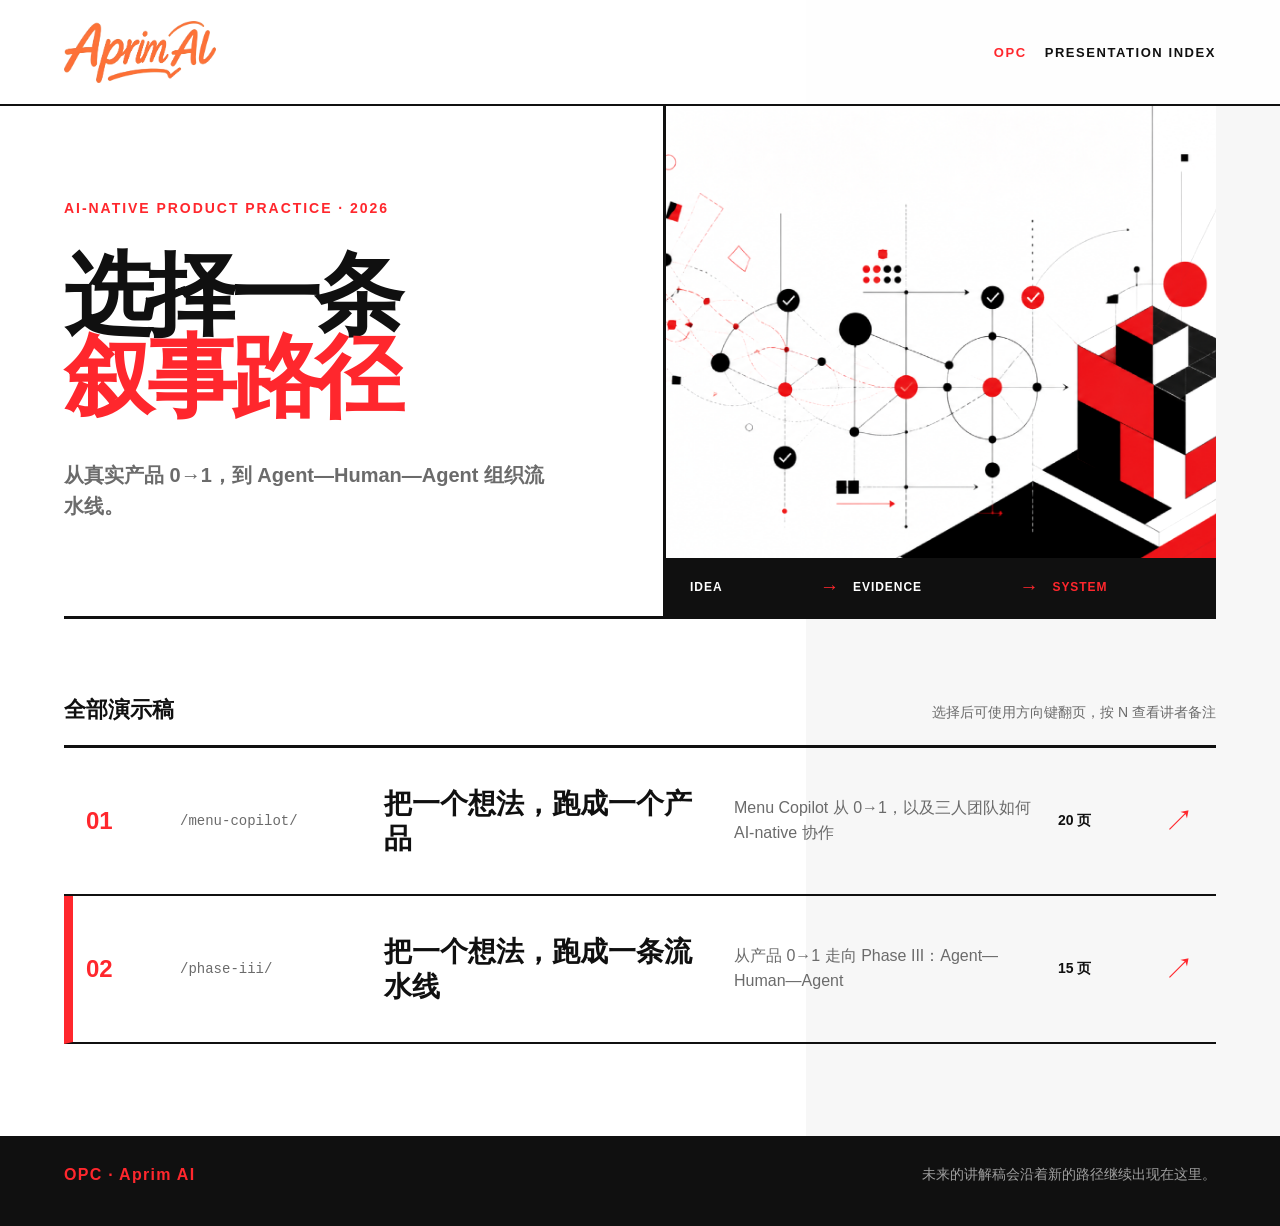
==== commit 5179c141: "feat: add multi-deck navigation and Phase III presentation" ====
--- a/index.html
+++ b/index.html
@@ -2,396 +2,62 @@
 <html lang="zh-CN">
 <head>
   <meta charset="utf-8">
-  <meta name="viewport" content="width=device-width, initial-scale=1, viewport-fit=cover">
-  <meta name="theme-color" content="#101010">
-  <title>把一个想法，跑成一个产品｜Aprim Menu Copilot 0→1</title>
-  <meta name="description" content="Aprim Menu Copilot 从 0 到 1，以及三人团队如何 AI-native 协作。">
-  <link rel="stylesheet" href="deck.css">
+  <meta name="viewport" content="width=device-width, initial-scale=1">
+  <meta name="theme-color" content="#ffffff">
+  <title>OPC 演示稿导航｜Aprim AI</title>
+  <meta name="description" content="OPC 与 Aprim AI 的产品实践、AI-native 协作和组织演进演示稿导航。">
+  <link rel="icon" href="favicon.ico">
+  <link rel="stylesheet" href="hub.css">
 </head>
 <body>
-  <div class="ambient" aria-hidden="true"></div>
+  <header class="hub-header">
+    <a class="hub-brand" href="./" aria-label="返回演示稿导航首页"><img src="assets/logo.png" alt="Aprim AI"></a>
+    <div class="hub-label"><span>OPC</span><b>PRESENTATION INDEX</b></div>
+  </header>
 
-  <main class="stage" aria-label="Aprim Menu Copilot 0 到 1 演示文稿">
-    <div class="deck-shell" id="deckShell">
-      <article class="deck" id="deck">
+  <main>
+    <section class="hub-hero" aria-labelledby="hub-title">
+      <div class="hero-copy">
+        <p>AI-NATIVE PRODUCT PRACTICE · 2026</p>
+        <h1 id="hub-title">选择一条<br><em>叙事路径</em></h1>
+        <span>从真实产品 0→1，到 Agent—Human—Agent 组织流水线。</span>
+      </div>
+      <figure class="hero-system" aria-label="从模糊线索到真实产品的演进视觉">
+        <img src="assets/cover-concept-v2.png" alt="抽象的产品验证与协作系统">
+        <figcaption><b>IDEA</b><i>→</i><b>EVIDENCE</b><i>→</i><strong>SYSTEM</strong></figcaption>
+      </figure>
+    </section>
 
-        <section class="slide slide-cover is-active" id="slide-1" data-title="把一个想法，跑成一个产品" aria-hidden="false">
-          <div class="cover-copy">
-            <img class="brand-logo" src="assets/logo.png" alt="Aprim AI">
-            <p class="cover-eyebrow">MENU COPILOT · 0→1</p>
-            <h1>把一个想法，<br><em>跑成一个产品</em></h1>
-            <p class="cover-sub">Menu Copilot 从 0→1<br>以及三人团队如何 AI-native 协作</p>
-            <p class="cover-meta">OPC 内部分享 · 2026.08</p>
-          </div>
-          <figure class="cover-visual cover-concept" aria-label="一个模糊想法经过人与 AI 的协作、验证和取舍，逐渐收束成真实产品">
-            <div class="concept-slice concept-chaos"><img src="assets/cover-concept-v2.png" alt="未经整理的想法线索"></div>
-            <div class="concept-slice concept-process"><img src="assets/cover-concept-v2.png" alt="协作、验证和取舍的过程节点"></div>
-            <div class="concept-slice concept-product"><img src="assets/cover-concept-v2.png" alt="最终收束成清晰产品实体"></div>
-            <figcaption><span>模糊假设</span><i>→</i><span>协作与证据</span><i>→</i><strong>真实产品</strong></figcaption>
-          </figure>
-          <div class="cover-foot">OPC · AI-native 产品实践</div>
-          <div class="folio">01</div>
-          <aside class="speaker-note">
-            开场先给结论：这不是一个“AI 帮我们写代码”的故事，而是一个小团队如何借助 AI，把模糊机会压成可验证产品的故事。
-            <strong>[Sources]</strong> 产品文档/01-产品概览/OPC-产品组合与验证.md；产品文档/01-产品概览/Menu-Copilot-产品总览.md；封面理念视觉由 OpenAI 图像生成。
-          </aside>
-        </section>
-
-        <section class="slide slide-statement ink" id="slide-2" data-title="0→1 真正难的，不是把页面做出来" aria-hidden="true">
-          <div class="kicker light">先讲一个反直觉的结论</div>
-          <div class="statement-wrap">
-            <p class="statement-index">01 / REALITY</p>
-            <h2>0→1 真正难的，<br><span class="strike-word">不是</span>把页面做出来</h2>
-            <p class="statement-answer">而是把方向、数据、体验、工程和商业边界，<br>持续压到同一个<span>可验证闭环</span>里。</p>
-          </div>
-          <div class="chapter-mark" aria-hidden="true">验证</div>
-          <div class="footer light">OPC · AI-native 产品实践</div><div class="folio light">02</div>
-          <aside class="speaker-note">页面、原型甚至代码都可以很快生成，但“谁愿意用、为什么用、如何安全生效、如何证明价值”仍然要一层层回答。<strong>[Sources]</strong> 产品文档/01-产品概览/OPC-产品组合与验证.md；文档维护/团队协作与运营规范.md。</aside>
-        </section>
-
-        <section class="slide slide-constraints coral" id="slide-3" data-title="约束比资源更清楚" aria-hidden="true">
-          <div class="kicker light">起点 · 约束比资源更清楚</div>
-          <div class="constraint-hero">
-            <div class="giant-three">3<span>人左右</span></div>
-            <p>不是卖惨。<br>它决定了我们必须选小场景、复用基础设施、尽快验证。</p>
-          </div>
-          <ol class="constraint-list">
-            <li><b>01</b><strong>巴西餐饮 SMB</strong><span>价值必须快速、直观</span></li>
-            <li><b>02</b><strong>平台能力受限</strong><span>读写权限与实时性都要验证</span></li>
-            <li><b>03</b><strong>经营数据不完整</strong><span>不能拿模型分冒充增长</span></li>
-            <li><b>04</b><strong>必须跑到真实结果</strong><span>采纳、发布、复用才算价值</span></li>
-          </ol>
-          <div class="footer light">OPC · AI-native 产品实践</div><div class="folio light">03</div>
-          <aside class="speaker-note">“三人”决定了我们必须选小场景、复用基础设施、尽快验证。平台数据不是天然可得，经营增量也不能凭空承诺。<strong>[Sources]</strong> 产品文档/01-产品概览/OPC-产品组合与验证.md；产品文档/01-产品概览/巴西市场与增长基础.md。</aside>
-        </section>
-
-        <section class="slide slide-choice paper" id="slide-4" data-title="为什么先做菜单" aria-hidden="true">
-          <div class="kicker">选品 · 小场景、强痛点、可闭环</div>
-          <div class="choice-photo"><img src="assets/pain-1.webp" alt="餐厅为菜品拍摄真实素材的场景"></div>
-          <div class="choice-copy">
-            <p class="cross-question">我们没有先问<br><del>“AI 能做什么？”</del></p>
-            <h2>而是先问：商家能否在几分钟内——</h2>
-            <ul class="verb-list">
-              <li><span>看见</span>问题</li>
-              <li><span>理解</span>建议</li>
-              <li><span>完成</span>一个安全动作</li>
-            </ul>
-          </div>
-          <div class="choice-reason"><span>所以，第一款产品选择了</span><strong>菜单</strong><i>真实 · 高频 · 可见 · 可行动</i></div>
-          <div class="footer">OPC · AI-native 产品实践</div><div class="folio">04</div>
-          <aside class="speaker-note">产品组合里同时看过菜单、评论、私域营销等方向。菜单先跑，是因为输入和结果更具体。<strong>[Sources]</strong> 产品文档/01-产品概览/OPC-产品组合与验证.md；wiki/组织与战略/OPC产品选择与验证方法.md。</aside>
-        </section>
-
-        <section class="slide slide-evidence soft" id="slide-5" data-title="69 家门店把感觉变成事实" aria-hidden="true">
-          <div class="kicker">证据 · 69 家门店 / 2,564 道菜</div>
-          <h2>样本把“感觉有问题”，<br>变成了可以讨论的事实。</h2>
-          <div class="evidence-rule" aria-hidden="true"></div>
-          <div class="metrics">
-            <div class="metric"><strong>44.3<sup>%</sup></strong><p>缺图或默认图</p><span>1,135 道菜</span></div>
-            <div class="metric"><strong>27.6<sup>%</sup></strong><p>缺少描述</p><span>708 道菜</span></div>
-            <div class="metric"><strong>7.4<sup>%</sup></strong><p>同店重复名称</p><span>190 道菜</span></div>
-          </div>
-          <p class="method-note"><strong>样本口径</strong><span>另有 14.2% 的分类仅含 1 道菜。样本后 50 店按“至少一张真实图片”筛选，不能外推为巴西市场总体比例。</span></p>
-          <div class="footer">OPC · AI-native 产品实践</div><div class="folio">05</div>
-          <aside class="speaker-note">只讲三个数字：44.3%、27.6%、7.4%。重点不是市场规模，而是问题存在且用户一眼能懂。<strong>[Sources]</strong> 产品文档/01-产品概览/AI菜单诊断-BRD.md；wiki/产品/Anota菜单样本与诊断规则.md。</aside>
-        </section>
-
-        <section class="slide slide-timeline ink" id="slide-6" data-title="24 天，不断把证据写进边界" aria-hidden="true">
-          <div class="kicker light">时间线 · 2026.07.20—08.12</div>
-          <h2>24 天里，我们经历的不是一次开发，<br><em>而是连续收敛。</em></h2>
-          <ol class="timeline">
-            <li><time>07.20</time><b>选方向</b><span>首个 Demo</span></li>
-            <li><time>07.22</time><b>定边界</b><span>规则 + Agent<br>ChangeSet</span></li>
-            <li><time>07.27</time><b>工程化</b><span>Next.js<br>Mock / Live</span></li>
-            <li><time>07.29</time><b>可传播</b><span>Showcase<br>首次发布</span></li>
-            <li><time>07.31</time><b>改交付</b><span>自助 →<br>BD 共创</span></li>
-            <li><time>08.05</time><b>找入口</b><span>上传—优化—下载</span></li>
-            <li><time>08.12</time><b>跑双轨</b><span>生图 MVP<br>+ 菜单诊断</span></li>
-          </ol>
-          <p class="timeline-takeaway">每次变化，都把一个新证据写进了产品边界。</p>
-          <div class="footer light">OPC · AI-native 产品实践</div><div class="folio light">06</div>
-          <aside class="speaker-note">按七个节点快速讲。重点是节奏：方向—架构—工程—获客—交付模式—图片能力—双轨。<strong>[Sources]</strong> 产品文档/05-发布记录/Menu-Copilot-发布记录.md；产品文档/05-发布记录/产品决策日志.md。</aside>
-        </section>
-
-        <section class="slide slide-narrow paper" id="slide-7" data-title="产品被一次次收敛出来" aria-hidden="true">
-          <div class="kicker">收敛 · 范围更清楚，承诺更谨慎</div>
-          <h2>产品不是被规划出来的，<br>而是被一次次<em>收敛</em>出来的。</h2>
-          <div class="narrow-track">
-            <div><b>01</b><strong>一张图</strong><span>AI 菜品图片优化</span></div>
-            <div><b>02</b><strong>一份菜单</strong><span>图片 + 菜名 + 描述</span></div>
-            <div><b>03</b><strong>一个闭环</strong><span>诊断 → 采用 → 发布</span></div>
-            <div><b>04</b><strong>一次共创</strong><span>BD 与商家共同选择</span></div>
-            <div><b>05</b><strong>两条轨道</strong><span>生图 MVP + 菜单诊断</span></div>
-          </div>
-          <div class="invariant"><small>始终没变的四件事</small><p>真实菜单输入 <i>·</i> 可解释诊断 <i>·</i> 商家明确确认 <i>·</i> 可审计和可回滚</p></div>
-          <div class="footer">OPC · AI-native 产品实践</div><div class="folio">07</div>
-          <aside class="speaker-note">多次页面口径变化不是摇摆，而是逐层收敛。强调不变项：真实输入、解释、确认、可回滚。<strong>[Sources]</strong> 产品文档/01-产品概览/Menu-Copilot-产品总览.md；产品文档/05-发布记录/产品决策日志.md。</aside>
-        </section>
-
-        <section class="slide slide-user ink" id="slide-8" data-title="商家不是来使用 AI 的" aria-hidden="true">
-          <div class="kicker light">产品定义</div>
-          <p class="user-lead">商家真正要做的，<br><span>不是“使用 AI”</span></p>
-          <ol class="user-questions">
-            <li><b>01</b>我的菜单，<em>最值得先改什么？</em></li>
-            <li><b>02</b>这个建议，<em>符合真实菜品吗？</em></li>
-            <li><b>03</b>改错了，<em>能不能撤回？</em></li>
-          </ol>
-          <img class="food-cutout" src="assets/sign-stick.webp" alt="餐盘里的巴西餐食">
-          <div class="footer light">OPC · AI-native 产品实践</div><div class="folio light">08</div>
-          <aside class="speaker-note">商家不是来调 Prompt，也不是来研究模型。他只需要回答三个判断。后面的产品闭环、架构和 AI 协作都围绕这三个问题服务。<strong>[Sources]</strong> 产品文档/01-产品概览/AI菜单诊断-BRD.md；产品文档/01-产品概览/Menu-Copilot-产品总览.md。</aside>
-        </section>
-
-        <section class="slide slide-loop counter" id="slide-9" data-title="把体验压成一条产品闭环" aria-hidden="true">
-          <div class="kicker">产品闭环 · 从输入到结果</div>
-          <h2>把复杂体验，压成一条用户能复述的路。</h2>
-          <div class="loop-rail loop-top">
-            <div><b>1</b><strong>接入</strong><span>真实菜单 / 素材</span></div>
-            <i>→</i><div><b>2</b><strong>诊断</strong><span>规则先返，AI 补充</span></div>
-            <i>→</i><div><b>3</b><strong>排序</strong><span>只讲最值得做的事</span></div>
-            <i>→</i><div><b>4</b><strong>生成</strong><span>名称 / 描述 / 图片</span></div>
-          </div>
-          <div class="loop-turn" aria-hidden="true">↓</div>
-          <div class="loop-rail loop-bottom">
-            <div><b>5</b><strong>确认</strong><span>原值 / 建议 / 证据</span></div>
-            <i>→</i><div><b>6</b><strong>生效</strong><span>发布 / 核对 / 重试</span></div>
-            <i>→</i><div><b>7</b><strong>观察</strong><span>保留 / 复用 / 回滚</span></div>
-          </div>
-          <p class="loop-thesis">“生成完成” <strong>永远不等于</strong> “商家已采纳”</p>
-          <div class="phone-stack" aria-label="Aprim 产品页面示意"><img src="assets/feature-diagnosis.webp" alt="菜单诊断结果页面"><img src="assets/feature-opportunities.webp" alt="菜单优化机会页面"></div>
-          <div class="footer">OPC · AI-native 产品实践</div><div class="folio">09</div>
-          <aside class="speaker-note">最重要的分界是第 5 步：商家确认。AI 可以生成候选，但不能替经营者作事实和风险判断。<strong>[Sources]</strong> 产品文档/01-产品概览/Menu-Copilot-产品总览.md；产品文档/02-功能规范/Menu-Copilot-诊断与建议采用.md。</aside>
-        </section>
-
-        <section class="slide slide-guard paper" id="slide-10" data-title="AI 可以做能力，不能替人承担责任" aria-hidden="true">
-          <div class="kicker">架构 · 把能力和责任分开</div>
-          <h2>AI 可以判断和生成，<br><em>但不能自由修改线上菜单。</em></h2>
-          <div class="guard-pipeline">
-            <div><b>01</b><strong>规则引擎</strong><span>确定性问题<br>快、可解释</span></div>
-            <i>→</i>
-            <div><b>02</b><strong>AI Agent</strong><span>语义诊断<br>候选 + 置信度</span></div>
-            <i>→</i>
-            <div class="human-gate"><b>03</b><strong>商家确认</strong><span>逐字段选择<br>事实不足必须确认</span><small>责任闸门</small></div>
-            <i>→</i>
-            <div><b>04</b><strong>发布服务</strong><span>校验 / 幂等<br>核对 / 回滚</span></div>
-          </div>
-          <div class="safety-line"><strong>安全底线</strong><span>Agent 不持有写凭证</span><span>before / after 可追溯</span><span>失败不拖垮整批</span><span>发布后重新读取核对</span></div>
-          <div class="footer">OPC · AI-native 产品实践</div><div class="folio">10</div>
-          <aside class="speaker-note">规则负责快和确定，AI 负责理解和候选，人负责选择，发布服务负责把高风险动作做成可审计事务。<strong>[Sources]</strong> 产品文档/03-架构设计/Menu-Copilot-系统架构.md；wiki/产品/AI菜单优化Agent与ChangeSet架构.md。</aside>
-        </section>
-
-        <section class="slide slide-flywheel soft" id="slide-11" data-title="每轮都留下可复用证据" aria-hidden="true">
-          <div class="kicker">工作方式 · 每轮都留下可复用证据</div>
-          <h2>AI-native 协作不是一次交付，<br>而是一条<em>连续学习飞轮</em>。</h2>
-          <div class="flywheel" aria-label="调研、定义、原型、实现、验证、沉淀的循环">
-            <div class="orbit" aria-hidden="true"></div>
-            <div class="fly-center"><strong>AI × 人</strong><span>更快一轮<br>更真一层</span></div>
-            <div class="fly-node n1"><b>01</b><strong>调研</strong><span>材料 · 竞品 · 平台</span></div>
-            <div class="fly-node n2"><b>02</b><strong>定义</strong><span>假设 · 范围 · 标准</span></div>
-            <div class="fly-node n3"><b>03</b><strong>原型</strong><span>体验 · 文案 · 流程</span></div>
-            <div class="fly-node n4"><b>04</b><strong>实现</strong><span>代码 · 接口 · 部署</span></div>
-            <div class="fly-node n5"><b>05</b><strong>验证</strong><span>样本 · 数据 · 风险</span></div>
-            <div class="fly-node n6"><b>06</b><strong>沉淀</strong><span>决策 · 发布 · 输入</span></div>
-          </div>
-          <p class="fly-thesis">AI 提高每一轮的速度，<strong>人决定是否进入下一轮。</strong></p>
-          <div class="footer">OPC · AI-native 产品实践</div><div class="folio">11</div>
-          <aside class="speaker-note">这一页讲循环，不讲工具清单。每轮都应产出下一轮可以复用的证据。<strong>[Sources]</strong> 文档维护/团队协作与运营规范.md；产品文档/05-发布记录/产品决策日志.md。</aside>
-        </section>
-
-        <section class="slide slide-ui-collab paper" id="slide-12" data-title="让 AI 发散，让人守住 UI 质量" aria-hidden="true">
-          <div class="kicker">有的放矢 · 能力边界决定分工</div>
-          <h2>AI 很会把第一版做快，<br>但还不太会把 UI <em>做好。</em></h2>
-          <div class="ui-story" aria-label="从描述需求、AI 批量生成，到人工比较调整和真实页面的 UI 协作过程">
-            <figure class="ui-step ui-step-one">
-              <div class="ui-prompt"><b>01</b><strong>我先描述方向</strong><p>“目标用户是谁、这一屏要解决什么、信息层级和气质应该怎样。”</p></div>
-              <div class="ui-shot"><img src="assets/ui-iteration-canvas.png" alt="Figma 画布中由 AI 快速生成的大量菜单产品界面方案"></div>
-              <figcaption><strong>让 AI 做它擅长的发散</strong><span>把描述转成界面骨架，快速铺开多个可比较方向</span></figcaption>
-            </figure>
-            <i class="ui-arrow" aria-hidden="true">→</i>
-            <figure class="ui-step ui-step-two">
-              <div class="ui-shot"><img src="assets/ui-landing-iterations.png" alt="Figma 画布中对落地页结构、内容和视觉进行多轮比较调整"></div>
-              <figcaption><b>02</b><strong>人来修它做不好的细节</strong><span>比例、层级、留白和交互，需要逐项比较、删改、重组</span></figcaption>
-            </figure>
-            <i class="ui-arrow" aria-hidden="true">→</i>
-            <figure class="ui-step ui-step-three">
-              <div class="ui-shot"><img src="assets/aprim-homepage.png" alt="经过多轮人机协作收敛后的 Aprim 产品首页"></div>
-              <figcaption><b>03</b><strong>守门后才进入真实产品</strong><span>品牌一致、信息清楚、真正可用，才允许成为最终方案</span></figcaption>
-            </figure>
-          </div>
-          <div class="ui-thesis" aria-label="AI 与人在 UI 设计中的能力分工">
-            <span><b>AI 做得好的</b><strong>发散 · 骨架 · 第一版</strong></span>
-            <span><b>人来守门的</b><strong>比例 · 层级 · 交互 · 品牌</strong></span>
-          </div>
-          <div class="footer">OPC · AI-native 产品实践</div><div class="folio">12</div>
-          <aside class="speaker-note">这页先承认当前能力边界：AI 能很快把描述变成界面骨架并生成很多第一版，但 UI 的比例、层级、留白、交互细节和品牌一致性还不够稳定。因此我们有的放矢：AI 负责发散和提速，我在 Figma 画布里比较、删改、重组，作为最终质量守门员；只有真正清楚、可用、统一的方案才进入产品。<strong>[Sources]</strong> 用户提供的两张 Figma 过程截图与 Aprim 产品首页截图。</aside>
-        </section>
-
-        <section class="slide slide-insight paper" id="slide-13" data-title="让埋点数据长出下一轮需求" aria-hidden="true">
-          <div class="kicker">数据闭环 · 埋点与 AI 分析已经打通</div>
-          <h2>让 AI 直接读真实行为，<br>把数据变成<em>下一轮需求候选</em>。</h2>
-          <figure class="posthog-proof">
-            <img src="assets/posthog-acquisition-content.png" alt="Aprim Landing 在 PostHog 中的 Acquisition & Content 看板">
-            <figcaption><b>真实看板</b><span>CTA 点击 · 内容区块到达 · 时间趋势</span></figcaption>
-          </figure>
-          <div class="insight-loop compact" aria-label="从埋点到新需求再到实验的数据闭环">
-            <div><b>01</b><strong>埋点回流</strong><span>访问、区块、CTA<br>以及应用内关键动作</span></div>
-            <i>↓</i><div><b>02</b><strong>AI 分析</strong><span>漏斗、流失、分群<br>异常与内容偏好</span></div>
-            <i>↓</i><div><b>03</b><strong>需求候选</strong><span>问题、证据、方案<br>成功标准与优先级</span></div>
-            <i>↓</i><div class="human-check"><b>04</b><strong>人审后实验</strong><span>确认价值与风险<br>实现、发布、再观察</span></div>
-          </div>
-          <p class="insight-thesis">AI 可以主动发现问题并提出需求；是否立项，仍由人结合样本质量、业务价值和风险判断。</p>
-          <div class="footer">OPC · AI-native 产品实践</div><div class="folio">13</div>
-          <aside class="speaker-note">现在埋点与 AI 分析链路已经打通。看板能够呈现 CTA 点击、内容区块到达和时间趋势；AI 进一步读取漏斗、流失、分群和内容偏好，形成带证据的需求候选。AI 不自动替团队立项，人仍要判断样本是否可信、需求是否值得做。<strong>[Sources]</strong> 用户提供的 Aprim Landing PostHog Acquisition & Content 看板截图；产品文档/02-功能规范/Menu-Copilot-数据指标与实验.md；raw/codex/2026-08-06/AI菜单/Aprim-PostHog埋点与隐私策略.md。</aside>
-        </section>
-
-        <section class="slide slide-growth ink" id="slide-14" data-title="让产品素材进入 AI 增长闭环" aria-hidden="true">
-          <div class="kicker light">增长闭环 · 产品自己生产内容</div>
-          <h2>产品素材，也可以被 AI 变成<br><em>持续获客的内容。</em></h2>
-          <div class="reel-strip" aria-label="由真实菜品素材生成的短视频内容示意">
-            <figure><img src="assets/pizza-after.webp" alt="披萨短视频画面示意"><span>案例前后</span><b>01</b></figure>
-            <figure class="video-card"><video src="assets/aprim-br-20s-promo.mp4" poster="assets/aprim-br-20s-poster.jpg" aria-label="Aprim 巴西市场 20 秒 AI 宣传视频" controls muted loop playsinline preload="metadata" data-slide-autoplay></video><span>AI 内容工厂</span><b>02</b></figure>
-            <figure><img src="assets/fried-chicken-after.webp" alt="炸鸡短视频画面示意"><span>经营知识</span><b>03</b></figure>
-          </div>
-          <div class="growth-flow">
-            <div><b>真实素材</b><span>菜品、案例、产品事实</span></div><i>↓</i>
-            <div><b>AI 内容工厂</b><span>视频 · 旁白 · 字幕 · 封面 · 文案</span></div><i>↓</i>
-            <div><b>自媒体账号</b><span>持续发布案例、教程和经营知识</span></div><i>↓</i>
-            <div><b>数据回流</b><span>播放 → 访问 → 留资 → 试用 → 反馈</span></div>
-          </div>
-          <p class="growth-caveat">这是下一阶段的增长实验：渠道是否成立，仍要由真实发布与转化数据证明。</p>
-          <div class="footer light">OPC · AI-native 产品实践</div><div class="folio light">14</div>
-          <aside class="speaker-note">中间这支 20 秒视频就是 AI 内容工厂的实际产物。真实素材和产品事实进入后，AI 可以协作完成脚本、画面、旁白、字幕、封面与文案，自媒体账号持续分发；播放、访问、留资和试用数据再回到产品与内容迭代。<strong>[Sources]</strong> 用户提供的 aprim-br-20s-promo_2026-08-13_11-22-59.mp4；产品文档/02-功能规范/Menu-Copilot-获客与Showcase.md；产品文档/02-功能规范/Menu-Copilot-数据指标与实验.md。</aside>
-        </section>
-
-        <section class="slide slide-split" id="slide-15" data-title="速度交给 AI，方向和责任留在人手里" aria-hidden="true">
-          <div class="split-side ai-side">
-            <div class="kicker light">AI 加速</div>
-            <h2>把循环<br>跑得更快</h2>
-            <ul><li>检索、方案、原型与代码实现</li><li>测试策略与测试用例草拟</li><li>浏览器回归与边界检查</li><li>i18n 翻译、缺失键与语言审计</li><li>文档、决策和发布记录整理</li></ul>
-            <p class="ai-time-note">大量重复工作由 AI 先跑一遍，<br><strong>显著缩短准备与回归时间。</strong></p>
-          </div>
-          <div class="split-side human-side">
-            <div class="kicker">人来负责</div>
-            <h2>决定什么<br>值得进入现实</h2>
-            <ul><li>问题值不值得做</li><li>事实和样本能不能信</li><li>范围与承诺到哪里</li><li>高风险动作是否允许</li><li>上线、停止或转向</li></ul>
-          </div>
-          <div class="responsibility-question"><span>唯一的判断标准</span><strong>如果错了，谁承担后果？</strong></div>
-          <div class="folio split-folio">15</div>
-          <aside class="speaker-note">实际节省时间的不只是写代码。AI 先草拟测试策略与测试用例、执行浏览器回归与边界检查，还能完成 i18n 翻译、缺失 key 检查和多语言一致性审计；人只需要集中处理失败项、事实判断和最终验收。经营数字能不能写、接口没联调能不能说上线，仍必须由人判断并留痕。<strong>[Sources]</strong> 用户补充；文档维护/团队协作与运营规范.md；产品文档/05-发布记录/产品决策日志.md。</aside>
-        </section>
-
-        <section class="slide slide-roles paper" id="slide-16" data-title="三个人覆盖一整条产品链路" aria-hidden="true">
-          <div class="kicker">角色覆盖 · AI-native 的真实杠杆</div>
-          <h2>三个人，不是只做三种角色。<br>我们覆盖的是<em>一整条产品链路。</em></h2>
-          <div class="role-count" aria-label="十九种角色能力"><strong>19</strong><span>顶角色帽子</span></div>
-          <div class="role-map" aria-label="从洞察、定义、实现、交付到增长的角色覆盖地图">
-            <section class="role-phase">
-              <header><b>01</b><strong>看见机会</strong><span>INSIGHT</span></header>
-              <ul><li>用户研究</li><li>市场研究</li><li>数据分析</li></ul>
-            </section>
-            <section class="role-phase">
-              <header><b>02</b><strong>定义产品</strong><span>DEFINE</span></header>
-              <ul><li>产品经理</li><li>交互设计</li><li>UI 设计</li></ul>
-            </section>
-            <section class="role-phase">
-              <header><b>03</b><strong>把它做出</strong><span>BUILD</span></header>
-              <ul><li>前端工程</li><li>后端工程</li><li>AI / 算法</li><li>数据工程 / 埋点</li></ul>
-            </section>
-            <section class="role-phase">
-              <header><b>04</b><strong>安全交付</strong><span>DELIVER</span></header>
-              <ul><li>测试 / QA</li><li>i18n / 本地化</li><li>发布运维</li><li>安全 / 隐私</li></ul>
-            </section>
-            <section class="role-phase role-growth">
-              <header><b>05</b><strong>找到用户</strong><span>GROWTH</span></header>
-              <ul><li>产品运营</li><li>商家运营</li><li>BD / 客户成功</li><li>内容 / 自媒体运营</li><li>增长投放</li></ul>
-            </section>
-          </div>
-          <p class="role-thesis"><strong>AI 没有替代 19 个人。</strong><span>它让小团队在每个环节先跑出第一版；人负责串联、验收，并承担最终结果。</span></p>
-          <div class="footer">OPC · AI-native 产品实践</div><div class="folio">16</div>
-          <aside class="speaker-note">这不是说 AI 替代了 19 个全职岗位，而是这次从 0 到 1 的实际工作跨越了 19 类角色能力。自媒体与营销属于增长链路：内容与自媒体运营负责持续生产、分发和账号经营，增长投放负责付费渠道、素材实验与转化。容易漏掉的角色包括用户研究、市场研究、数据工程与埋点、i18n 本地化、发布运维、安全隐私，以及 BD 与客户成功。AI 帮每种角色先完成检索、草案、批量生成或初步检查，人负责跨角色取舍与最终验收。<strong>[Sources]</strong> 用户补充；文档维护/团队协作与运营规范.md；产品文档/02-功能规范/Menu-Copilot-数据指标与实验.md；产品文档/02-功能规范/Menu-Copilot-获客与Showcase.md；产品文档/05-发布记录/Menu-Copilot-发布记录.md。</aside>
-        </section>
-
-        <section class="slide slide-memory ink" id="slide-17" data-title="知识库是共享的产品内存" aria-hidden="true">
-          <div class="kicker light">知识系统 · 让下一次工作从最新事实开始</div>
-          <h2>知识库不是归档柜，<br>而是 AI 与团队共享的<em>产品内存</em>。</h2>
-          <div class="memory-flow">
-            <div class="paper-sheet"><b>01</b><strong>Raw 来源</strong><span>会议 / 调研 / 对话</span></div><i>→</i>
-            <div class="paper-sheet"><b>02</b><strong>正式知识</strong><span>当前结论 / 范围</span></div><i>→</i>
-            <div class="paper-sheet"><b>03</b><strong>决策日志</strong><span>为什么改 / 取代什么</span></div><i>→</i>
-            <div class="paper-sheet"><b>04</b><strong>发布记录</strong><span>Mock / 推送 / 部署</span></div><i>→</i>
-            <div class="paper-sheet current"><b>05</b><strong>下一次 AI</strong><span>先读 truth source</span></div>
-          </div>
-          <div class="memory-return"><span>新证据写回</span><i aria-hidden="true"></i><span>旧结论保留替代关系</span></div>
-          <p class="memory-thesis">AI 不只“记得更多”，还要知道什么是当前事实，什么只是历史方案。</p>
-          <div class="footer light">OPC · AI-native 产品实践</div><div class="folio light">17</div>
-          <aside class="speaker-note">raw 只保来源，产品文档才是现行口径；旧结论不能静默覆盖；发布事实区分已实现、已推送、已部署。<strong>[Sources]</strong> AGENTS.md.md；产品文档/README.md；文档维护/来源与修订规范.md。</aside>
-        </section>
-
-        <section class="slide slide-inequalities paper" id="slide-18" data-title="三个不等号" aria-hidden="true">
-          <div class="kicker">复盘 · 三个不等号</div>
-          <h2>AI 让左边变快，<br>团队必须把右边定义得更清楚。</h2>
-          <div class="ineq-list">
-            <div><strong>Demo</strong><b>≠</b><em>产品</em><span>能点，不代表真实数据、授权和交付成立</span></div>
-            <div><strong>生成</strong><b>≠</b><em>采纳</em><span>模型跑过，不代表商家相信并长期保留</span></div>
-            <div><strong>已推送</strong><b>≠</b><em>已上线</em><span>代码、部署、用户可用状态必须分开</span></div>
-          </div>
-          <div class="footer">OPC · AI-native 产品实践</div><div class="folio">18</div>
-          <aside class="speaker-note">这三个不等号贯穿整个项目。AI 会让左边非常快，因此要更早建立右边的验收标准。<strong>[Sources]</strong> 产品文档/05-发布记录/Menu-Copilot-发布记录.md；产品文档/02-功能规范/Menu-Copilot-数据指标与实验.md。</aside>
-        </section>
-
-        <section class="slide slide-gates counter" id="slide-19" data-title="穿过六个真实世界关口" aria-hidden="true">
-          <div class="kicker">从原型到闭环 · 生产化清单</div>
-          <h2>下一阶段不是继续堆页面，<br>而是穿过六个真实世界关口。</h2>
-          <div class="gate-row">
-            <div><b>01</b><strong>真实数据</strong><span>Provider<br>数据库 / 快照</span></div>
-            <div><b>02</b><strong>真实模型</strong><span>评测 / 成本<br>失败 / 重试</span></div>
-            <div><b>03</b><strong>真实授权</strong><span>绑定 / Token<br>撤回 / 审计</span></div>
-            <div><b>04</b><strong>真实发布</strong><span>ChangeSet<br>写回 / 回滚</span></div>
-            <div><b>05</b><strong>真实用户</strong><span>种子商家<br>BD 现场共创</span></div>
-            <div><b>06</b><strong>真实价值</strong><span>采纳 / 保留<br>复用 / 付费</span></div>
-          </div>
-          <div class="exit-rule"><strong>退出标准</strong><span>看过效果仍不使用</span><i>·</i><span>数据长期不可得</span><i>·</i><span>平台风险不可控</span><i>·</i><span>成本随用户线性增长</span></div>
-          <div class="footer">OPC · AI-native 产品实践</div><div class="folio">19</div>
-          <aside class="speaker-note">把下一阶段讲成六个“真实”，不是技术 backlog。AI-native 不代表无限迭代，退出标准同样重要。<strong>[Sources]</strong> 产品文档/02-功能规范/Menu-Copilot-路线图与验证计划.md；产品文档/03-架构设计/Menu-Copilot-系统架构.md。</aside>
-        </section>
-
-        <section class="slide slide-close paper" id="slide-20" data-title="AI-native 是把假设更快变成事实" aria-hidden="true">
-          <div class="close-photo close-concept"><img src="assets/cover-concept-v2.png" alt="从模糊假设经过协作与证据，最终形成清晰产品的抽象视觉"></div>
-          <div class="close-copy">
-            <img class="brand-logo" src="assets/logo.png" alt="Aprim AI">
-            <div class="kicker">最后，带走一句话</div>
-            <h2>AI-native 的本质，<br>是让小团队更快地<br><em>把假设变成事实。</em></h2>
-            <p>方向由人负责 · 速度交给 AI<br>所有结论回到真实用户与可验证证据</p>
-            <small>OPC · 从 0→1，继续验证</small>
-          </div>
-          <div class="folio">20</div>
-          <aside class="speaker-note">用这一句话结束，不加“谢谢”页。可邀请大家讨论：在自己的工作里，哪些环节可以交给 AI 加速，哪些判断必须由人负责？<strong>[Sources]</strong> 文档维护/团队协作与运营规范.md；产品文档/01-产品概览/OPC-产品组合与验证.md。</aside>
-        </section>
-
-      </article>
-    </div>
+    <section class="deck-index" aria-labelledby="deck-index-title">
+      <header>
+        <h2 id="deck-index-title">全部演示稿</h2>
+        <span>选择后可使用方向键翻页，按 N 查看讲者备注</span>
+      </header>
+      <div class="deck-list" id="deckList">
+        <a class="deck-entry" href="./menu-copilot/">
+          <b class="entry-no">01</b>
+          <code>/menu-copilot/</code>
+          <span class="entry-title">把一个想法，跑成一个产品</span>
+          <span class="entry-summary">Menu Copilot 从 0→1，以及三人团队如何 AI-native 协作</span>
+          <small>20 页</small>
+          <i aria-hidden="true">↗</i>
+        </a>
+        <a class="deck-entry featured" href="./phase-iii/">
+          <b class="entry-no">02</b>
+          <code>/phase-iii/</code>
+          <span class="entry-title">把一个想法，跑成一条流水线</span>
+          <span class="entry-summary">从产品 0→1 走向 Phase III：Agent—Human—Agent</span>
+          <small>15 页</small>
+          <i aria-hidden="true">↗</i>
+        </a>
+      </div>
+    </section>
   </main>
 
-  <nav class="controls" aria-label="演示控制">
-    <button type="button" id="prevBtn" aria-label="上一页" title="上一页（←）">←</button>
-    <div class="progress-wrap" aria-hidden="true"><span id="progress"></span></div>
-    <span class="page-indicator"><b id="currentPage">01</b><i>/</i><span>20</span></span>
-    <button type="button" id="nextBtn" aria-label="下一页" title="下一页（→）">→</button>
-    <button type="button" id="notesBtn" class="text-control" aria-label="显示讲者提示" title="讲者提示（N）">N</button>
-    <button type="button" id="overviewBtn" class="text-control" aria-label="显示全部页面" title="总览（O）">O</button>
-    <button type="button" id="fullscreenBtn" class="text-control" aria-label="进入全屏" title="全屏（F）">F</button>
-  </nav>
-
-  <aside class="notes-panel" id="notesPanel" aria-live="polite" aria-hidden="true">
-    <div><span>讲者提示</span><button type="button" id="closeNotes" aria-label="关闭讲者提示">×</button></div>
-    <p id="notesContent"></p>
-  </aside>
-
-  <div class="overview" id="overview" aria-hidden="true">
-    <header><strong>演示总览</strong><span>点击任意页面进入 · 按 O 或 Esc 关闭</span></header>
-    <div class="overview-grid" id="overviewGrid"></div>
-  </div>
-
-  <div class="sr-only" id="announcer" aria-live="polite"></div>
-  <script src="deck.js"></script>
+  <footer class="hub-footer">
+    <span>OPC · Aprim AI</span>
+    <p>未来的讲解稿会沿着新的路径继续出现在这里。</p>
+  </footer>
+  <script src="hub.js"></script>
 </body>
 </html>
--- a/hub.css
+++ b/hub.css
@@ -0,0 +1,101 @@
+:root {
+  --ink: #101010;
+  --paper: #ffffff;
+  --red: #ff272d;
+  --muted: #6b6b6b;
+  --line: #d6d6d6;
+  --sans: Inter, ui-sans-serif, -apple-system, BlinkMacSystemFont, "Segoe UI", "PingFang SC", "Hiragino Sans GB", "Microsoft YaHei", sans-serif;
+}
+
+* { box-sizing: border-box; }
+html { color: var(--ink); background: var(--paper); font-family: var(--sans); }
+body { min-width: 320px; margin: 0; background: linear-gradient(90deg, #fff 0 63%, #f7f7f7 63% 100%); }
+a { color: inherit; }
+
+.hub-header {
+  height: 106px;
+  display: flex;
+  align-items: center;
+  justify-content: space-between;
+  padding: 0 5vw;
+  border-bottom: 2px solid var(--ink);
+  background: rgba(255,255,255,.94);
+}
+.hub-brand { display: inline-flex; align-items: center; }
+.hub-brand img { display: block; width: 152px; }
+.hub-label { display: flex; align-items: center; gap: 18px; font-size: 13px; letter-spacing: .12em; }
+.hub-label span { color: var(--red); font-weight: 900; }
+.hub-label b { font-weight: 780; }
+
+main { padding: 0 5vw 92px; }
+.hub-hero { min-height: 510px; display: grid; grid-template-columns: 52% 48%; border-bottom: 3px solid var(--ink); }
+.hero-copy { align-self: center; padding: 72px 8vw 72px 0; }
+.hero-copy > p { margin: 0 0 38px; color: var(--red); font-size: 14px; font-weight: 850; letter-spacing: .14em; }
+.hero-copy h1 { margin: 0; font-size: clamp(66px, 7vw, 118px); line-height: .92; letter-spacing: -.075em; }
+.hero-copy h1 em { color: var(--red); font-style: normal; }
+.hero-copy > span { display: block; max-width: 620px; margin-top: 42px; color: var(--muted); font-size: 20px; font-weight: 650; line-height: 1.55; }
+
+.hero-system { position: relative; min-height: 510px; margin: 0; overflow: hidden; border-left: 3px solid var(--ink); background: #fff; }
+.hero-system img { width: 100%; height: 100%; object-fit: cover; object-position: 70% 50%; filter: saturate(.9) contrast(1.03); }
+.hero-system figcaption { position: absolute; left: 0; right: 0; bottom: 0; display: grid; grid-template-columns: auto 30px auto 30px auto; align-items: center; gap: 8px; padding: 18px 24px; color: #fff; background: var(--ink); font-size: 12px; letter-spacing: .08em; }
+.hero-system figcaption i { color: var(--red); font-size: 19px; font-style: normal; text-align: center; }
+.hero-system figcaption strong { color: var(--red); }
+
+.deck-index { margin-top: 76px; }
+.deck-index > header { display: flex; align-items: baseline; justify-content: space-between; gap: 28px; padding-bottom: 20px; }
+.deck-index h2 { margin: 0; font-size: 22px; }
+.deck-index header span { color: var(--muted); font-size: 14px; }
+.deck-list { border-top: 3px solid var(--ink); }
+.deck-entry { min-height: 148px; display: grid; grid-template-columns: 70px 180px minmax(280px, 1.2fr) minmax(300px, 1fr) 70px 42px; align-items: center; gap: 24px; padding: 24px 22px; border-bottom: 2px solid var(--ink); text-decoration: none; transition: color 180ms ease, background 180ms ease, transform 180ms ease; }
+.deck-entry:hover, .deck-entry:focus-visible { color: #fff; background: var(--ink); transform: translateX(8px); outline: none; }
+.deck-entry:focus-visible { box-shadow: 0 0 0 4px var(--red); }
+.entry-no { color: var(--red); font-size: 24px; }
+.deck-entry code { color: var(--muted); font-family: ui-monospace, SFMono-Regular, Menlo, monospace; font-size: 14px; }
+.deck-entry:hover code, .deck-entry:focus-visible code { color: rgba(255,255,255,.55); }
+.entry-title { font-size: 28px; font-weight: 850; line-height: 1.25; }
+.entry-summary { color: var(--muted); font-size: 16px; line-height: 1.55; }
+.deck-entry:hover .entry-summary, .deck-entry:focus-visible .entry-summary { color: rgba(255,255,255,.65); }
+.deck-entry small { font-size: 14px; font-weight: 800; white-space: nowrap; }
+.deck-entry i { color: var(--red); font-size: 30px; font-style: normal; text-align: right; }
+.deck-entry.featured { border-left: 9px solid var(--red); padding-left: 13px; }
+
+.hub-footer { display: flex; align-items: center; justify-content: space-between; gap: 24px; padding: 30px 5vw 42px; color: #fff; background: var(--ink); }
+.hub-footer span { color: var(--red); font-weight: 850; letter-spacing: .08em; }
+.hub-footer p { margin: 0; color: rgba(255,255,255,.6); font-size: 14px; }
+
+@media (max-width: 980px) {
+  body { background: #fff; }
+  .hub-hero { grid-template-columns: 1fr; }
+  .hero-copy { padding-right: 0; }
+  .hero-system { min-height: 360px; border-left: 0; border-top: 3px solid var(--ink); }
+  .deck-entry { grid-template-columns: 50px 1fr 54px 34px; gap: 14px; }
+  .deck-entry code { grid-column: 2; }
+  .entry-title { grid-column: 2; font-size: 23px; }
+  .entry-summary { grid-column: 2; }
+  .deck-entry small { grid-column: 3; grid-row: 1 / span 3; }
+  .deck-entry i { grid-column: 4; grid-row: 1 / span 3; }
+}
+
+@media (max-width: 640px) {
+  .hub-header { height: 84px; }
+  .hub-brand img { width: 122px; }
+  .hub-label b { display: none; }
+  main { padding-left: 22px; padding-right: 22px; }
+  .hub-hero { min-height: auto; }
+  .hero-copy { padding: 74px 0 62px; }
+  .hero-copy h1 { font-size: 62px; }
+  .hero-copy > span { font-size: 17px; }
+  .hero-system { min-height: 270px; }
+  .deck-index > header { display: block; }
+  .deck-index header span { display: block; margin-top: 10px; line-height: 1.5; }
+  .deck-entry { min-height: 200px; grid-template-columns: 42px 1fr 28px; padding: 24px 12px; }
+  .deck-entry code, .entry-title, .entry-summary { grid-column: 2; }
+  .deck-entry small { grid-column: 2; grid-row: auto; }
+  .deck-entry i { grid-column: 3; grid-row: 1 / span 4; }
+  .hub-footer { display: block; }
+  .hub-footer p { margin-top: 12px; line-height: 1.5; }
+}
+
+@media (prefers-reduced-motion: reduce) {
+  *, *::before, *::after { transition-duration: .01ms !important; }
+}
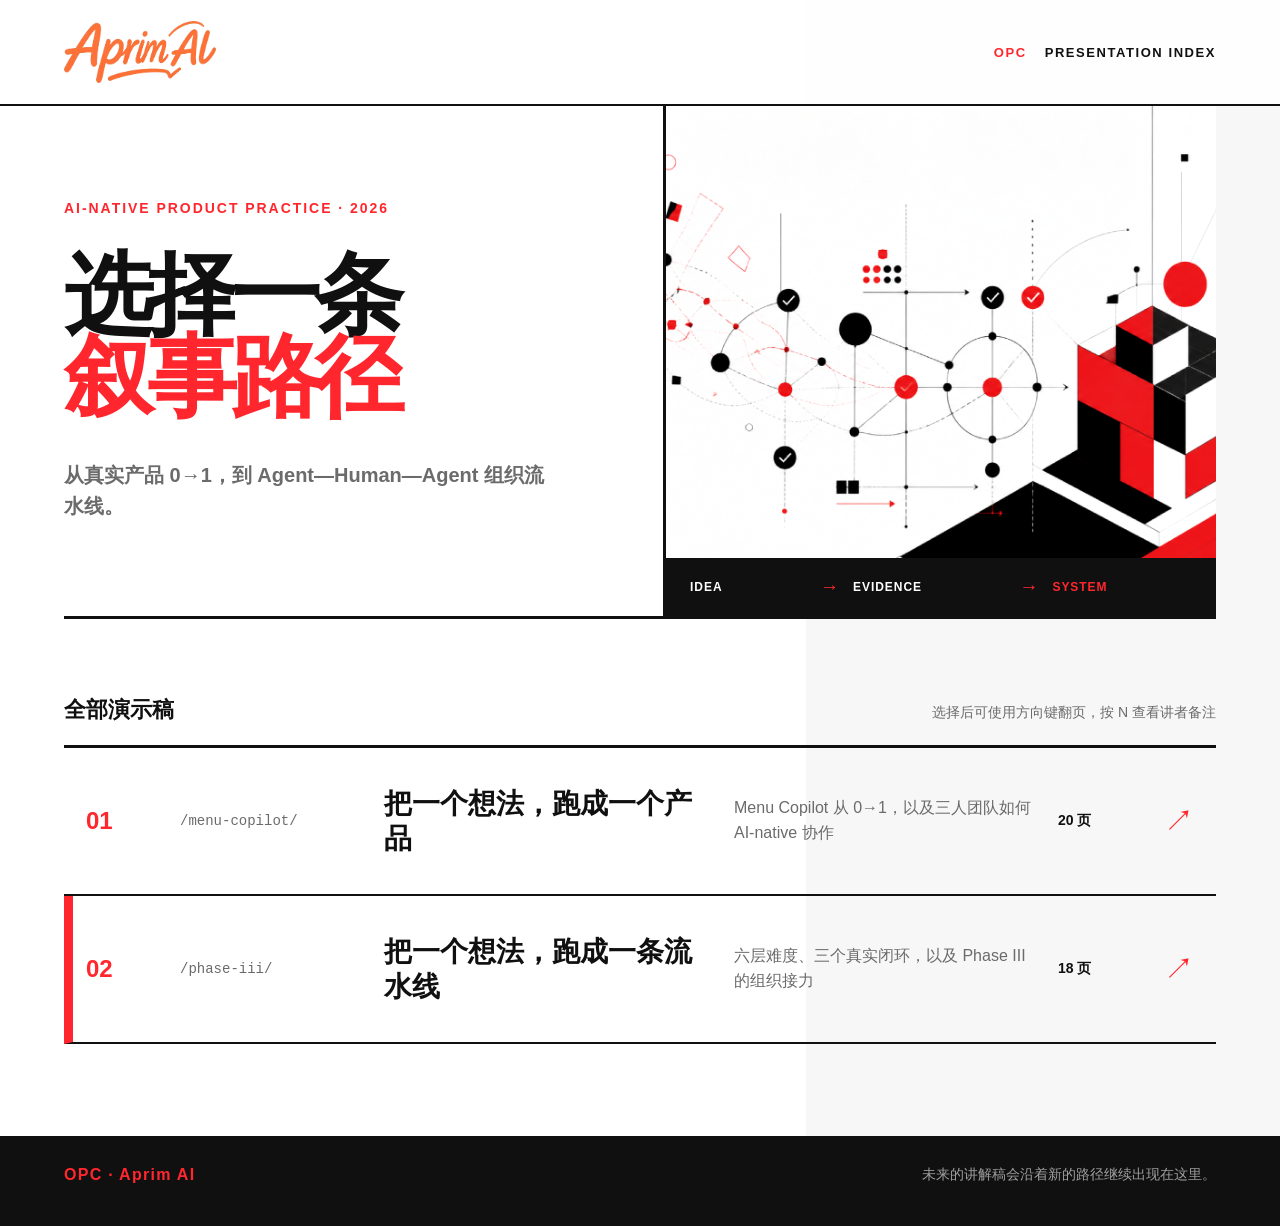
==== commit 77fec408: "feat: expand Phase III deck with agent orchestration" ====
--- a/index.html
+++ b/index.html
@@ -46,8 +46,8 @@
           <b class="entry-no">02</b>
           <code>/phase-iii/</code>
           <span class="entry-title">把一个想法，跑成一条流水线</span>
-          <span class="entry-summary">从产品 0→1 走向 Phase III：Agent—Human—Agent</span>
-          <small>15 页</small>
+          <span class="entry-summary">六层难度、三个真实闭环，以及 Phase III 的组织接力</span>
+          <small>18 页</small>
           <i aria-hidden="true">↗</i>
         </a>
       </div>
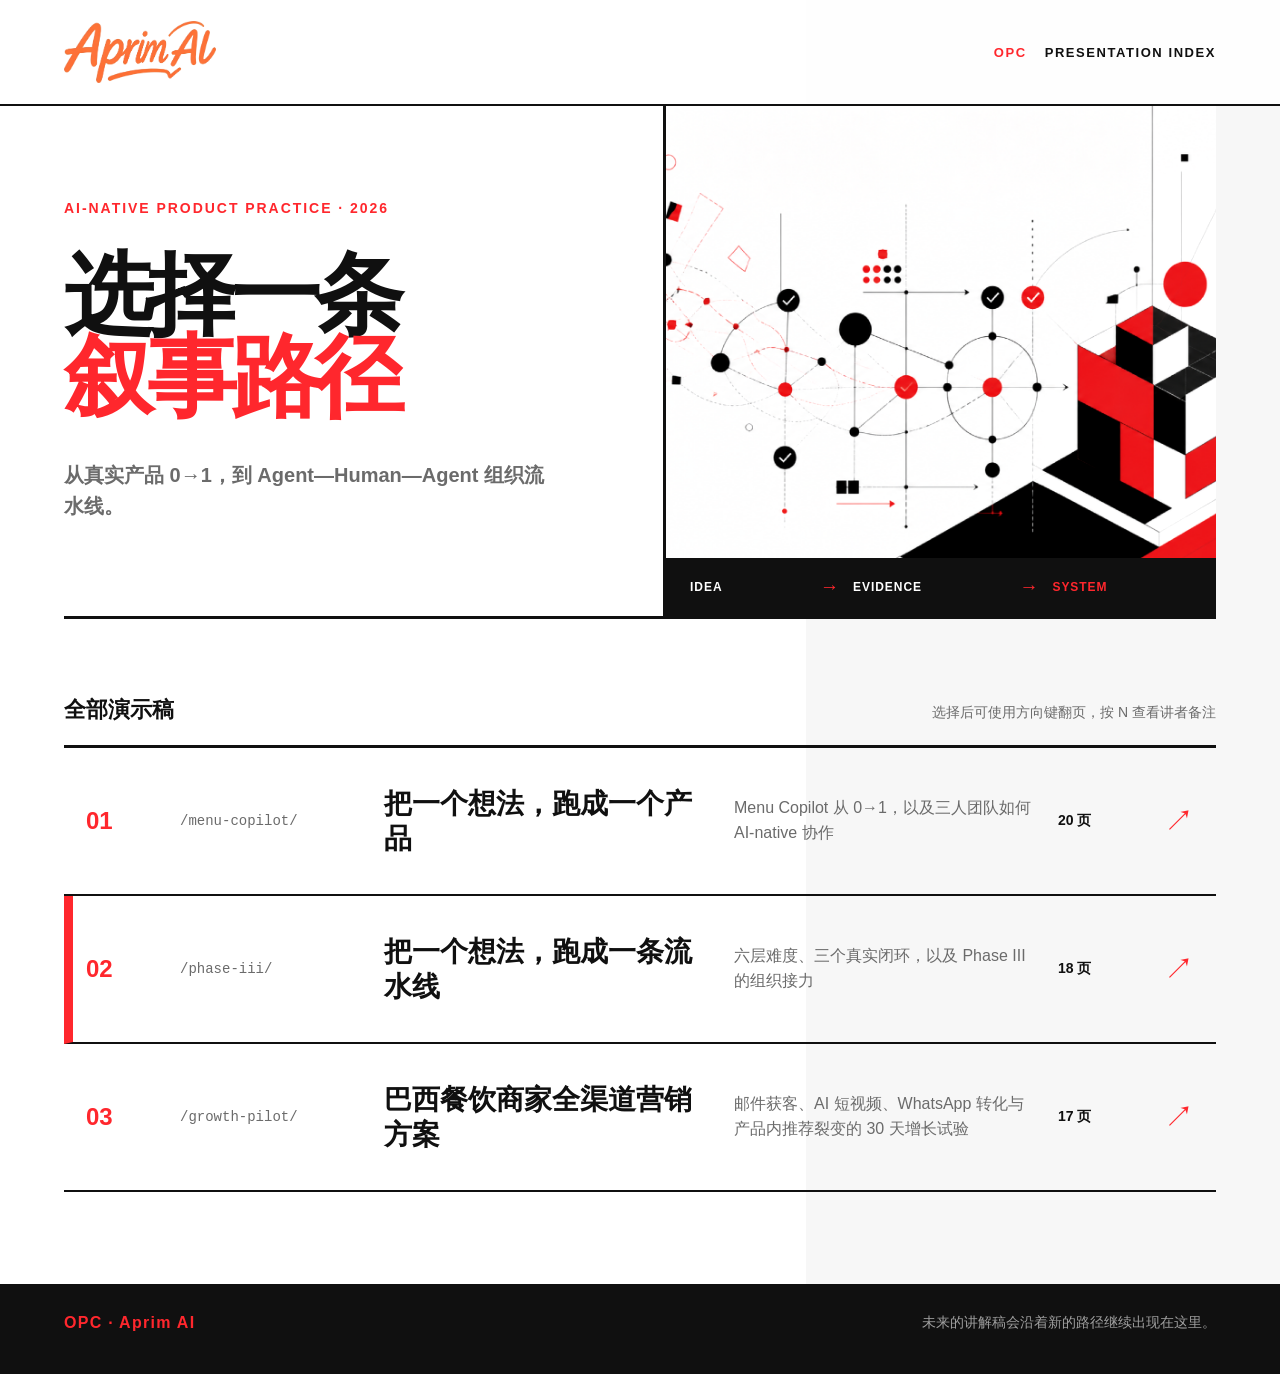
==== commit 2e562e6e: "Add Aprim growth pilot presentation" ====
--- a/index.html
+++ b/index.html
@@ -50,6 +50,14 @@
           <small>18 页</small>
           <i aria-hidden="true">↗</i>
         </a>
+        <a class="deck-entry" href="./growth-pilot/">
+          <b class="entry-no">03</b>
+          <code>/growth-pilot/</code>
+          <span class="entry-title">巴西餐饮商家全渠道营销方案</span>
+          <span class="entry-summary">邮件获客、AI 短视频、WhatsApp 转化与产品内推荐裂变的 30 天增长试验</span>
+          <small>17 页</small>
+          <i aria-hidden="true">↗</i>
+        </a>
       </div>
     </section>
   </main>
